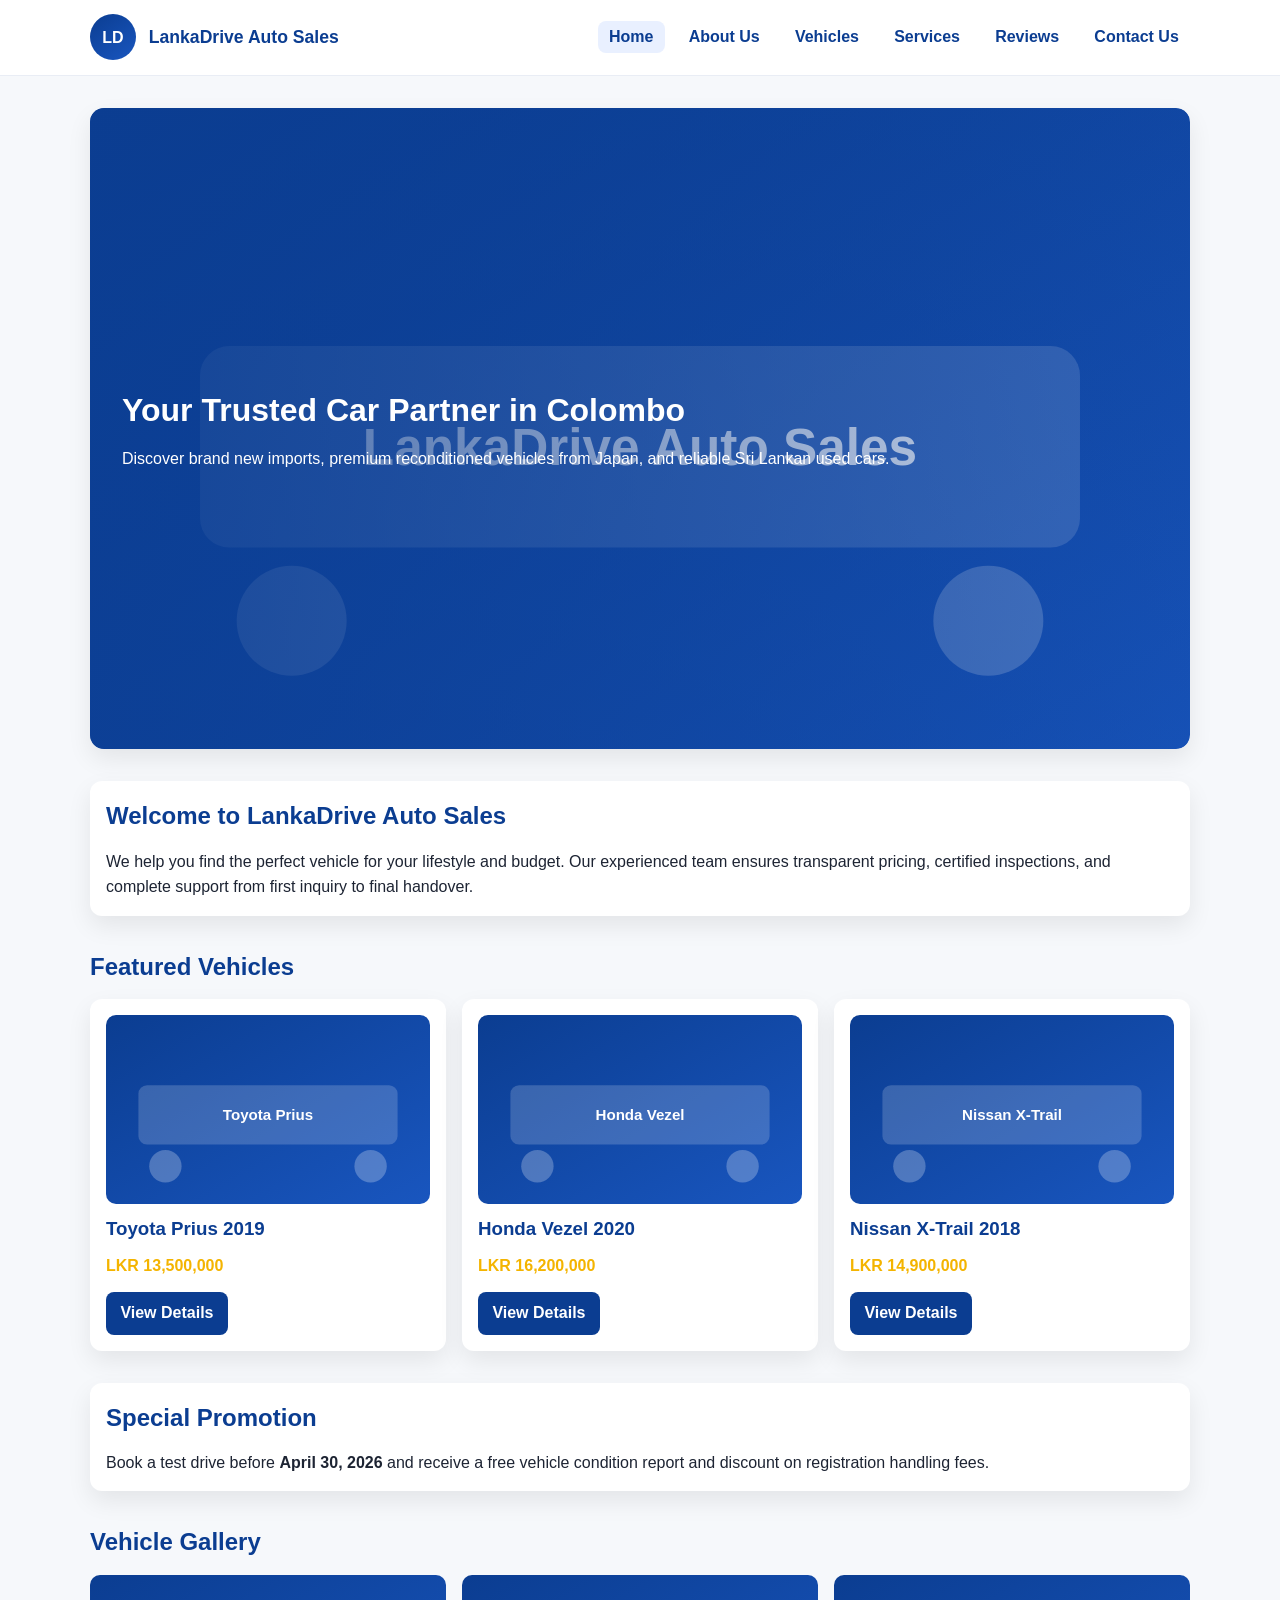
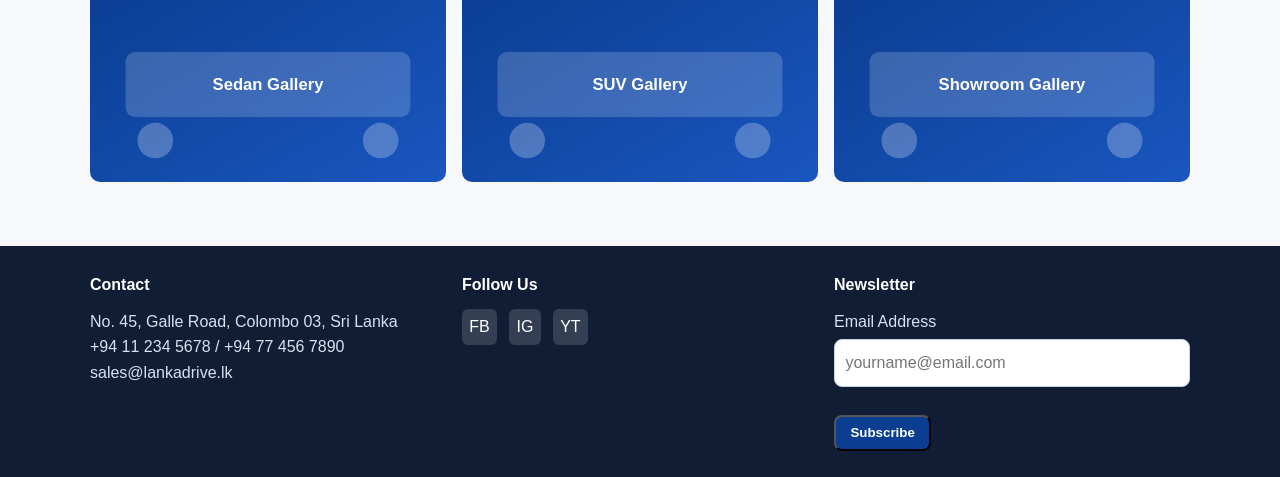
==== index.html @ da9a5249 "Add local image assets and fix page image references" ====
<!DOCTYPE html>
<html lang="en">
<head>
  <meta charset="UTF-8">
  <meta name="viewport" content="width=device-width, initial-scale=1.0">
  <title>LankaDrive Auto Sales | Home</title>
  <link rel="stylesheet" href="css/styles.css">
</head>
<body>
  <header>
    <div class="container header-wrap">
      <div class="brand">
        <div class="logo">LD</div>
        <h1>LankaDrive Auto Sales</h1>
      </div>
      <nav>
        <ul>
          <li><a class="active" href="index.html">Home</a></li>
          <li><a href="pages/about.html">About Us</a></li>
          <li><a href="pages/vehicles.html">Vehicles</a></li>
          <li><a href="pages/services.html">Services</a></li>
          <li><a href="pages/reviews.html">Reviews</a></li>
          <li><a href="pages/contact.html">Contact Us</a></li>
        </ul>
      </nav>
    </div>
  </header>

  <main class="container">
    <section class="hero">
      <img src="images/banner.svg" alt="LankaDrive featured showroom vehicles">
      <div class="hero-content">
        <h2>Your Trusted Car Partner in Colombo</h2>
        <p>Discover brand new imports, premium reconditioned vehicles from Japan, and reliable Sri Lankan used cars.</p>
      </div>
    </section>

    <section class="section card">
      <h2>Welcome to LankaDrive Auto Sales</h2>
      <p>We help you find the perfect vehicle for your lifestyle and budget. Our experienced team ensures transparent pricing, certified inspections, and complete support from first inquiry to final handover.</p>
    </section>

    <section class="section">
      <h2>Featured Vehicles</h2>
      <div class="grid grid-3">
        <article class="card">
          <img src="images/featured-prius.svg" alt="Toyota Prius">
          <h3>Toyota Prius 2019</h3>
          <p class="badge">LKR 13,500,000</p>
          <a class="btn" href="pages/vehicles.html">View Details</a>
        </article>
        <article class="card">
          <img src="images/featured-vezel.svg" alt="Honda Vezel">
          <h3>Honda Vezel 2020</h3>
          <p class="badge">LKR 16,200,000</p>
          <a class="btn" href="pages/vehicles.html">View Details</a>
        </article>
        <article class="card">
          <img src="images/featured-xtrail.svg" alt="Nissan X-Trail">
          <h3>Nissan X-Trail 2018</h3>
          <p class="badge">LKR 14,900,000</p>
          <a class="btn" href="pages/vehicles.html">View Details</a>
        </article>
      </div>
    </section>

    <section class="section card">
      <h2>Special Promotion</h2>
      <p>Book a test drive before <strong>April 30, 2026</strong> and receive a free vehicle condition report and discount on registration handling fees.</p>
    </section>

    <section class="section">
      <h2>Vehicle Gallery</h2>
      <div class="grid grid-3">
        <img src="images/gallery-sedan.svg" alt="Sedan lineup">
        <img src="images/gallery-suv.svg" alt="SUV lineup">
        <img src="images/gallery-showroom.svg" alt="LankaDrive showroom cars">
      </div>
    </section>
  </main>

  <footer>
    <div class="container footer-wrap">
      <section>
        <h4>Contact</h4>
        <p>No. 45, Galle Road, Colombo 03, Sri Lanka</p>
        <p>+94 11 234 5678 / +94 77 456 7890</p>
        <p>sales@lankadrive.lk</p>
      </section>
      <section>
        <h4>Follow Us</h4>
        <div class="social">
          <a href="#" aria-label="Facebook">FB</a>
          <a href="#" aria-label="Instagram">IG</a>
          <a href="#" aria-label="YouTube">YT</a>
        </div>
      </section>
      <section>
        <h4>Newsletter</h4>
        <form>
          <label for="newsletter-home">Email Address</label>
          <input id="newsletter-home" type="email" placeholder="yourname@email.com">
          <button class="btn" type="submit">Subscribe</button>
        </form>
      </section>
    </div>
  </footer>
</body>
</html>
---- css/styles.css ----
:root {
  --primary: #0b3d91;
  --secondary: #f4b400;
  --bg: #f6f8fb;
  --text: #1d2433;
  --muted: #697386;
  --white: #ffffff;
  --card-shadow: 0 10px 25px rgba(0, 0, 0, 0.08);
}

* {
  box-sizing: border-box;
  margin: 0;
  padding: 0;
}

body {
  font-family: Arial, Helvetica, sans-serif;
  color: var(--text);
  background: var(--bg);
  line-height: 1.6;
}

img {
  max-width: 100%;
  display: block;
  border-radius: 10px;
}

a {
  text-decoration: none;
  color: inherit;
}

.container {
  width: min(1100px, 92%);
  margin: 0 auto;
}

header {
  background: var(--white);
  border-bottom: 1px solid #e9edf5;
  position: sticky;
  top: 0;
  z-index: 20;
}

.header-wrap {
  display: flex;
  justify-content: space-between;
  align-items: center;
  gap: 1rem;
  padding: 0.9rem 0;
}

.brand {
  display: flex;
  align-items: center;
  gap: 0.8rem;
}

.logo {
  width: 46px;
  height: 46px;
  border-radius: 50%;
  display: grid;
  place-items: center;
  color: var(--white);
  background: linear-gradient(145deg, var(--primary), #1956bf);
  font-weight: bold;
}

.brand h1 {
  font-size: 1.1rem;
  color: var(--primary);
}

nav ul {
  display: flex;
  list-style: none;
  gap: 0.8rem;
  flex-wrap: wrap;
}

nav a {
  padding: 0.45rem 0.7rem;
  border-radius: 8px;
  font-weight: 600;
  color: var(--primary);
}

nav a:hover,
nav a.active {
  background: #e9f0ff;
}

main {
  padding: 2rem 0;
}

.hero {
  position: relative;
  overflow: hidden;
  border-radius: 14px;
  box-shadow: var(--card-shadow);
}

.hero img {
  width: 100%;
  min-height: 320px;
  object-fit: cover;
  border-radius: 14px;
}

.hero-content {
  position: absolute;
  inset: 0;
  background: linear-gradient(to right, rgba(11, 61, 145, 0.8), rgba(11, 61, 145, 0.2));
  color: var(--white);
  display: flex;
  flex-direction: column;
  justify-content: center;
  padding: 2rem;
}

.hero-content h2 {
  font-size: 2rem;
  margin-bottom: 0.6rem;
}

.section {
  margin-top: 2rem;
}

.section h2,
.section h3 {
  color: var(--primary);
  margin-bottom: 0.8rem;
}

.grid {
  display: grid;
  gap: 1rem;
}

.grid-3 {
  grid-template-columns: repeat(auto-fit, minmax(220px, 1fr));
}

.grid-2 {
  grid-template-columns: repeat(auto-fit, minmax(280px, 1fr));
}

.card {
  background: var(--white);
  border-radius: 12px;
  padding: 1rem;
  box-shadow: var(--card-shadow);
}

.card h3 {
  margin: 0.6rem 0;
}

.badge {
  color: var(--secondary);
  font-weight: 700;
}

.btn {
  display: inline-block;
  margin-top: 0.8rem;
  background: var(--primary);
  color: var(--white);
  padding: 0.55rem 0.9rem;
  border-radius: 8px;
  font-weight: 600;
}

.btn:hover {
  background: #072e72;
}

.list {
  margin-left: 1rem;
}

.list li {
  margin-bottom: 0.5rem;
}

.stars {
  color: #f5a623;
  font-size: 1.1rem;
}

footer {
  margin-top: 2rem;
  background: #111d35;
  color: #d9e0f0;
}

.footer-wrap {
  padding: 1.6rem 0;
  display: grid;
  grid-template-columns: repeat(auto-fit, minmax(230px, 1fr));
  gap: 1rem;
}

footer h4 {
  color: #fff;
  margin-bottom: 0.7rem;
}

.social a {
  display: inline-block;
  margin-right: 0.5rem;
  color: #fff;
  background: rgba(255, 255, 255, 0.15);
  padding: 0.35rem 0.45rem;
  border-radius: 6px;
}

input,
select,
textarea {
  width: 100%;
  padding: 0.65rem;
  margin-top: 0.3rem;
  margin-bottom: 0.9rem;
  border: 1px solid #c9d2e7;
  border-radius: 8px;
  font: inherit;
}

.inline {
  display: flex;
  align-items: center;
  gap: 0.4rem;
  margin-bottom: 0.7rem;
}

.inline input[type="radio"],
.inline input[type="checkbox"] {
  width: auto;
  margin: 0;
}

small {
  color: var(--muted);
}

@media (max-width: 768px) {
  .header-wrap {
    flex-direction: column;
    align-items: flex-start;
  }

  .hero-content h2 {
    font-size: 1.5rem;
  }
}
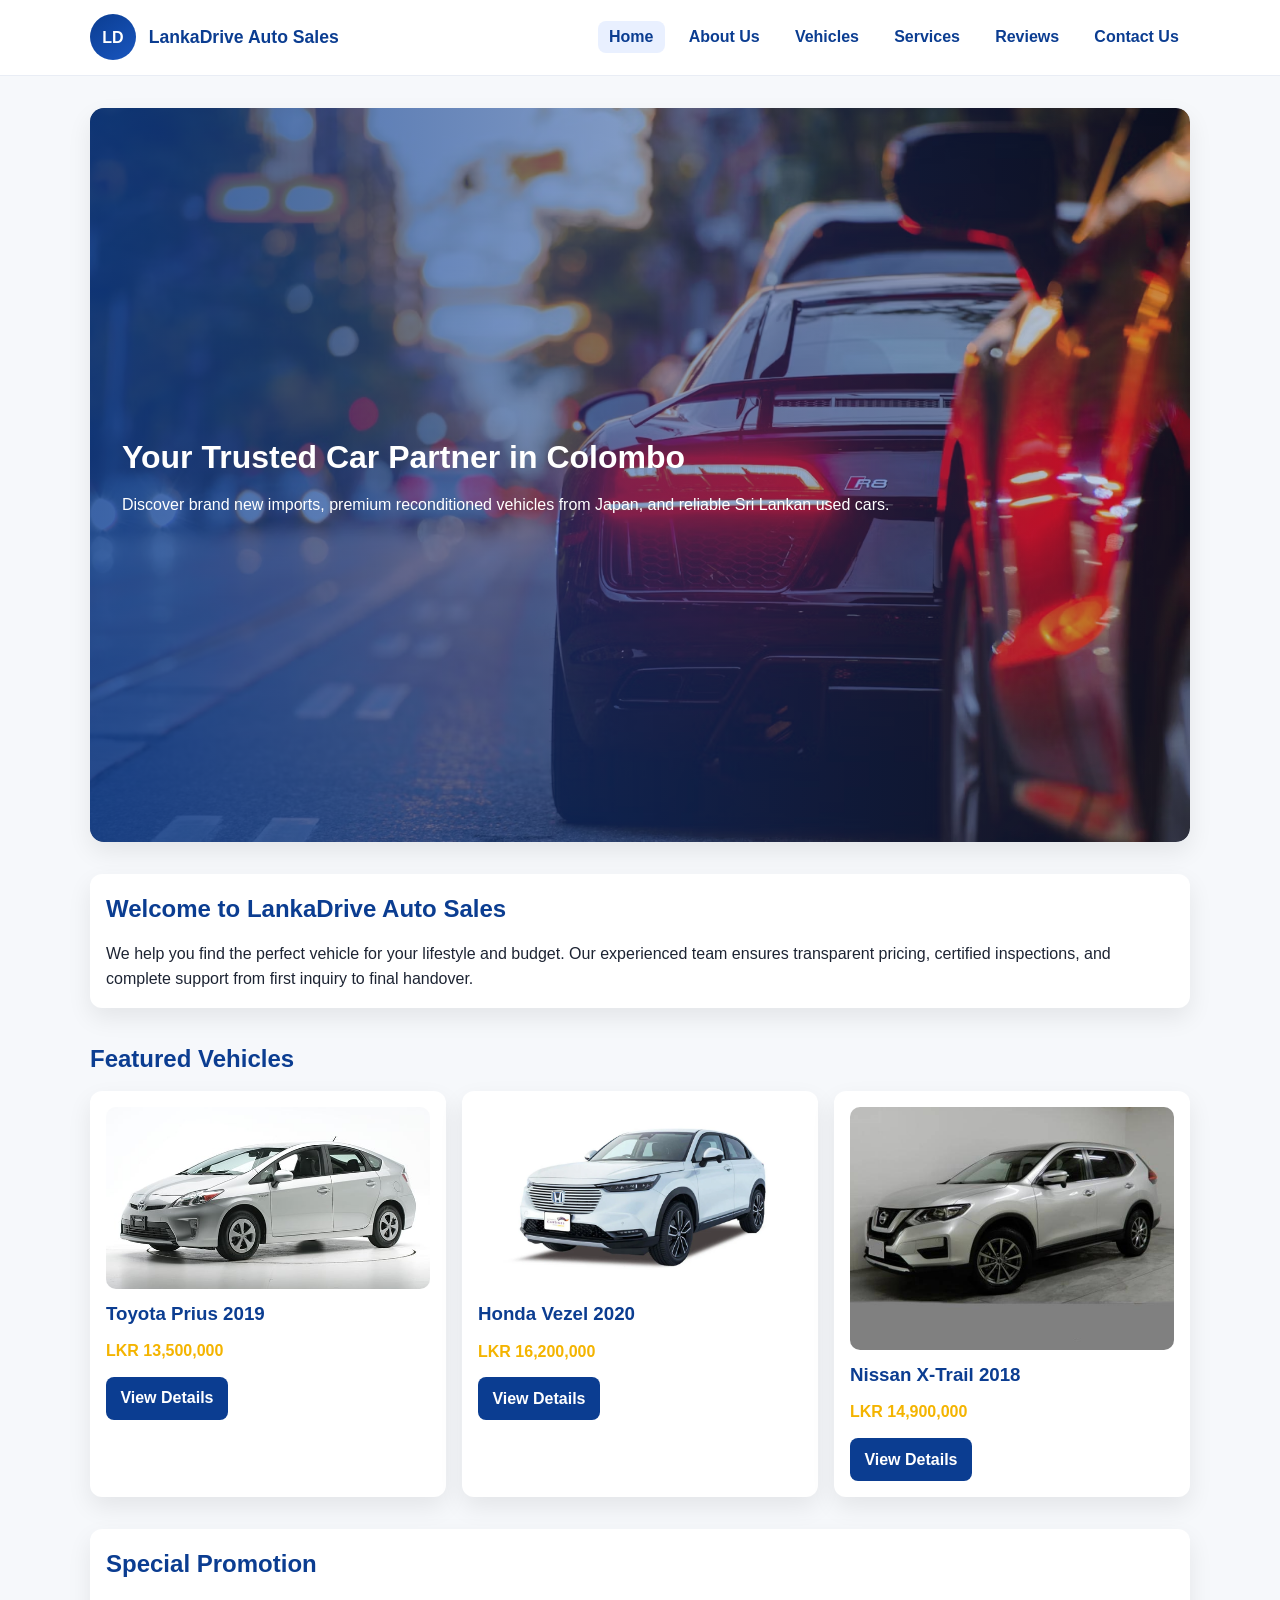
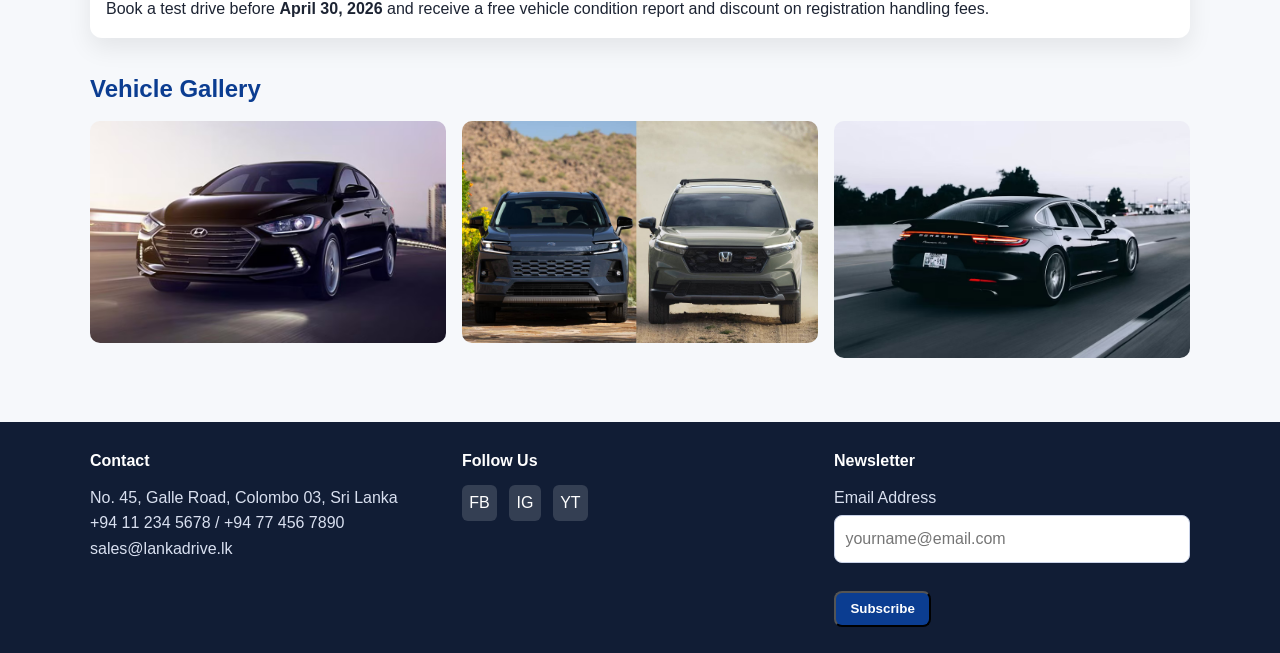
==== commit e8f05835: "images changed" ====
--- a/index.html
+++ b/index.html
@@ -28,7 +28,7 @@
 
   <main class="container">
     <section class="hero">
-      <img src="images/banner.svg" alt="LankaDrive featured showroom vehicles">
+      <img src="images/image1.avif" alt="LankaDrive featured showroom vehicles">
       <div class="hero-content">
         <h2>Your Trusted Car Partner in Colombo</h2>
         <p>Discover brand new imports, premium reconditioned vehicles from Japan, and reliable Sri Lankan used cars.</p>
@@ -44,19 +44,19 @@
       <h2>Featured Vehicles</h2>
       <div class="grid grid-3">
         <article class="card">
-          <img src="images/featured-prius.svg" alt="Toyota Prius">
+          <img src="images/Toyota-Prius.jpeg" alt="Toyota Prius">
           <h3>Toyota Prius 2019</h3>
           <p class="badge">LKR 13,500,000</p>
           <a class="btn" href="pages/vehicles.html">View Details</a>
         </article>
         <article class="card">
-          <img src="images/featured-vezel.svg" alt="Honda Vezel">
+          <img src="images/HondaVezzel.webp" alt="Honda Vezel">
           <h3>Honda Vezel 2020</h3>
           <p class="badge">LKR 16,200,000</p>
           <a class="btn" href="pages/vehicles.html">View Details</a>
         </article>
         <article class="card">
-          <img src="images/featured-xtrail.svg" alt="Nissan X-Trail">
+          <img src="images/Nissan-X-Trail-2018.jpg" alt="Nissan X-Trail">
           <h3>Nissan X-Trail 2018</h3>
           <p class="badge">LKR 14,900,000</p>
           <a class="btn" href="pages/vehicles.html">View Details</a>
@@ -72,9 +72,9 @@
     <section class="section">
       <h2>Vehicle Gallery</h2>
       <div class="grid grid-3">
-        <img src="images/gallery-sedan.svg" alt="Sedan lineup">
-        <img src="images/gallery-suv.svg" alt="SUV lineup">
-        <img src="images/gallery-showroom.svg" alt="LankaDrive showroom cars">
+        <img src="images/sedan.avif" alt="Sedan lineup">
+        <img src="images/SUV.jpg" alt="SUV lineup">
+        <img src="images/porsche.avif"alt="LankaDrive showroom cars">
       </div>
     </section>
   </main>
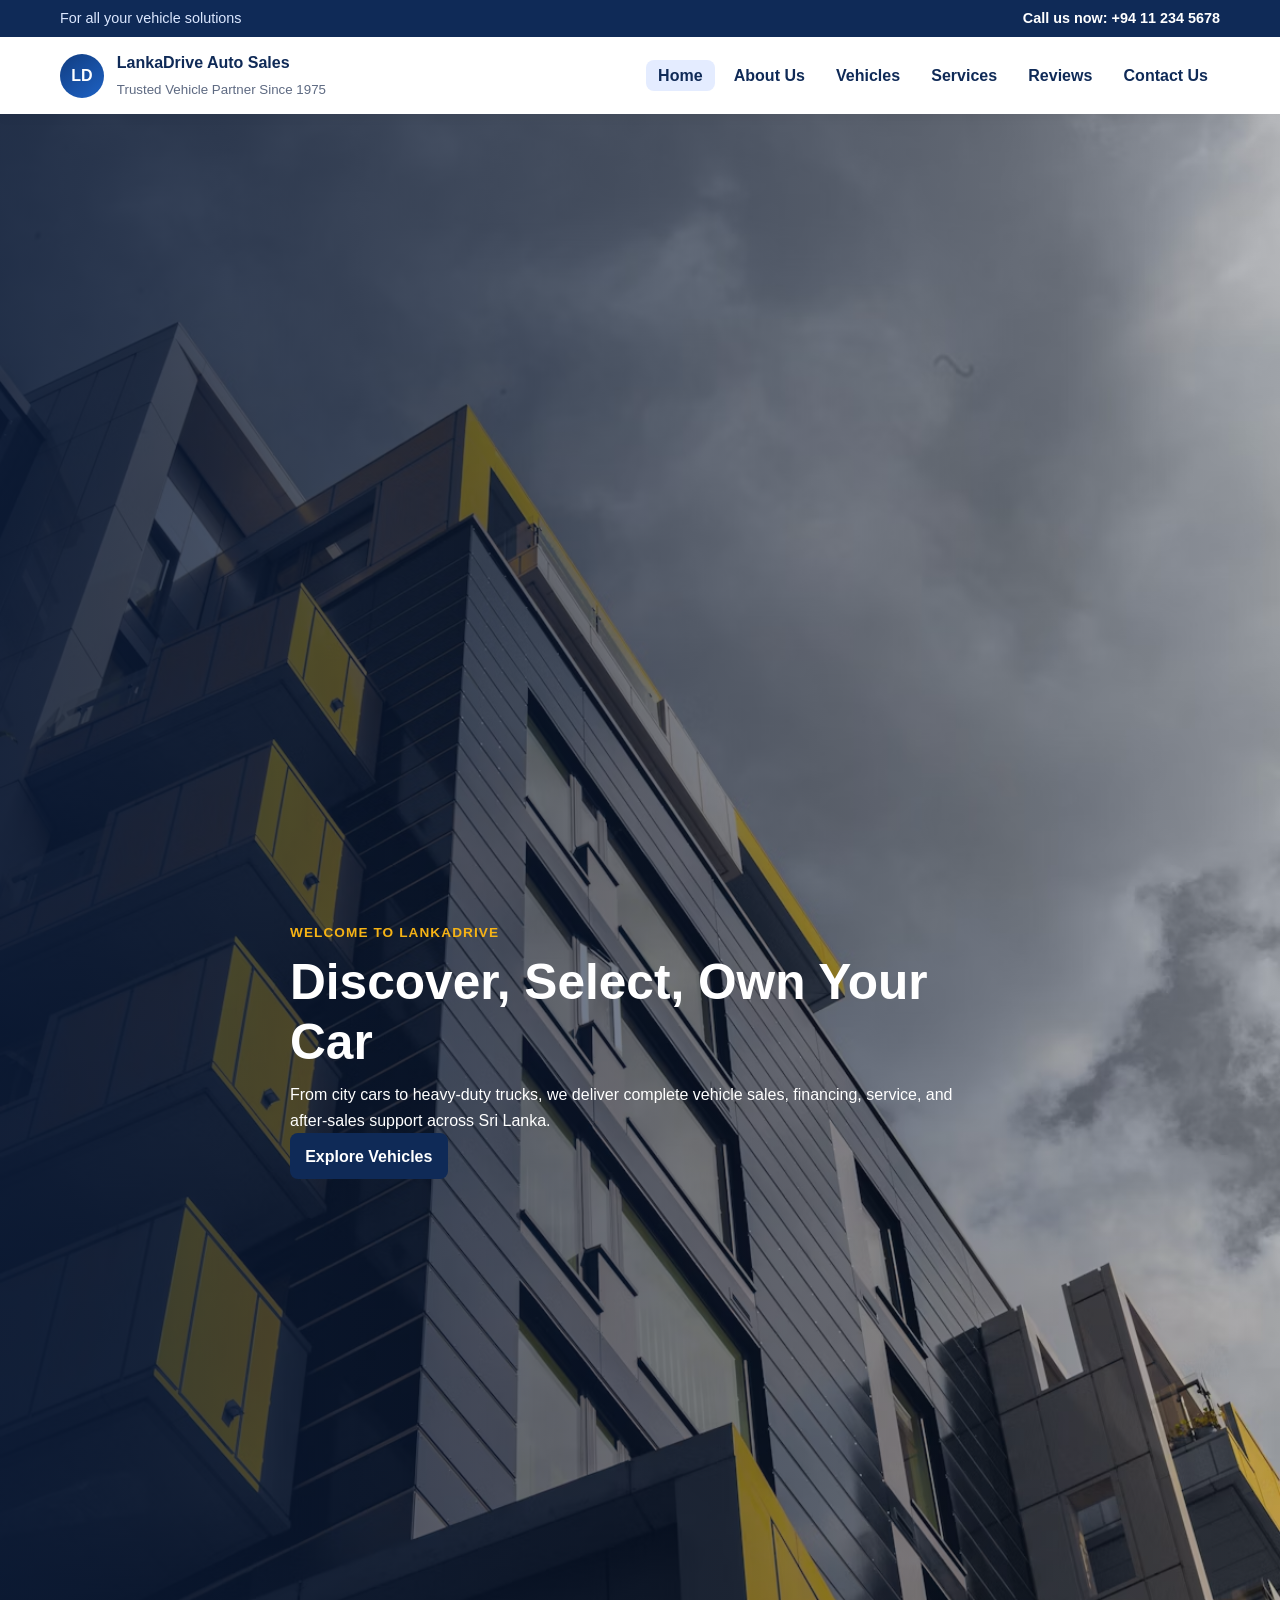
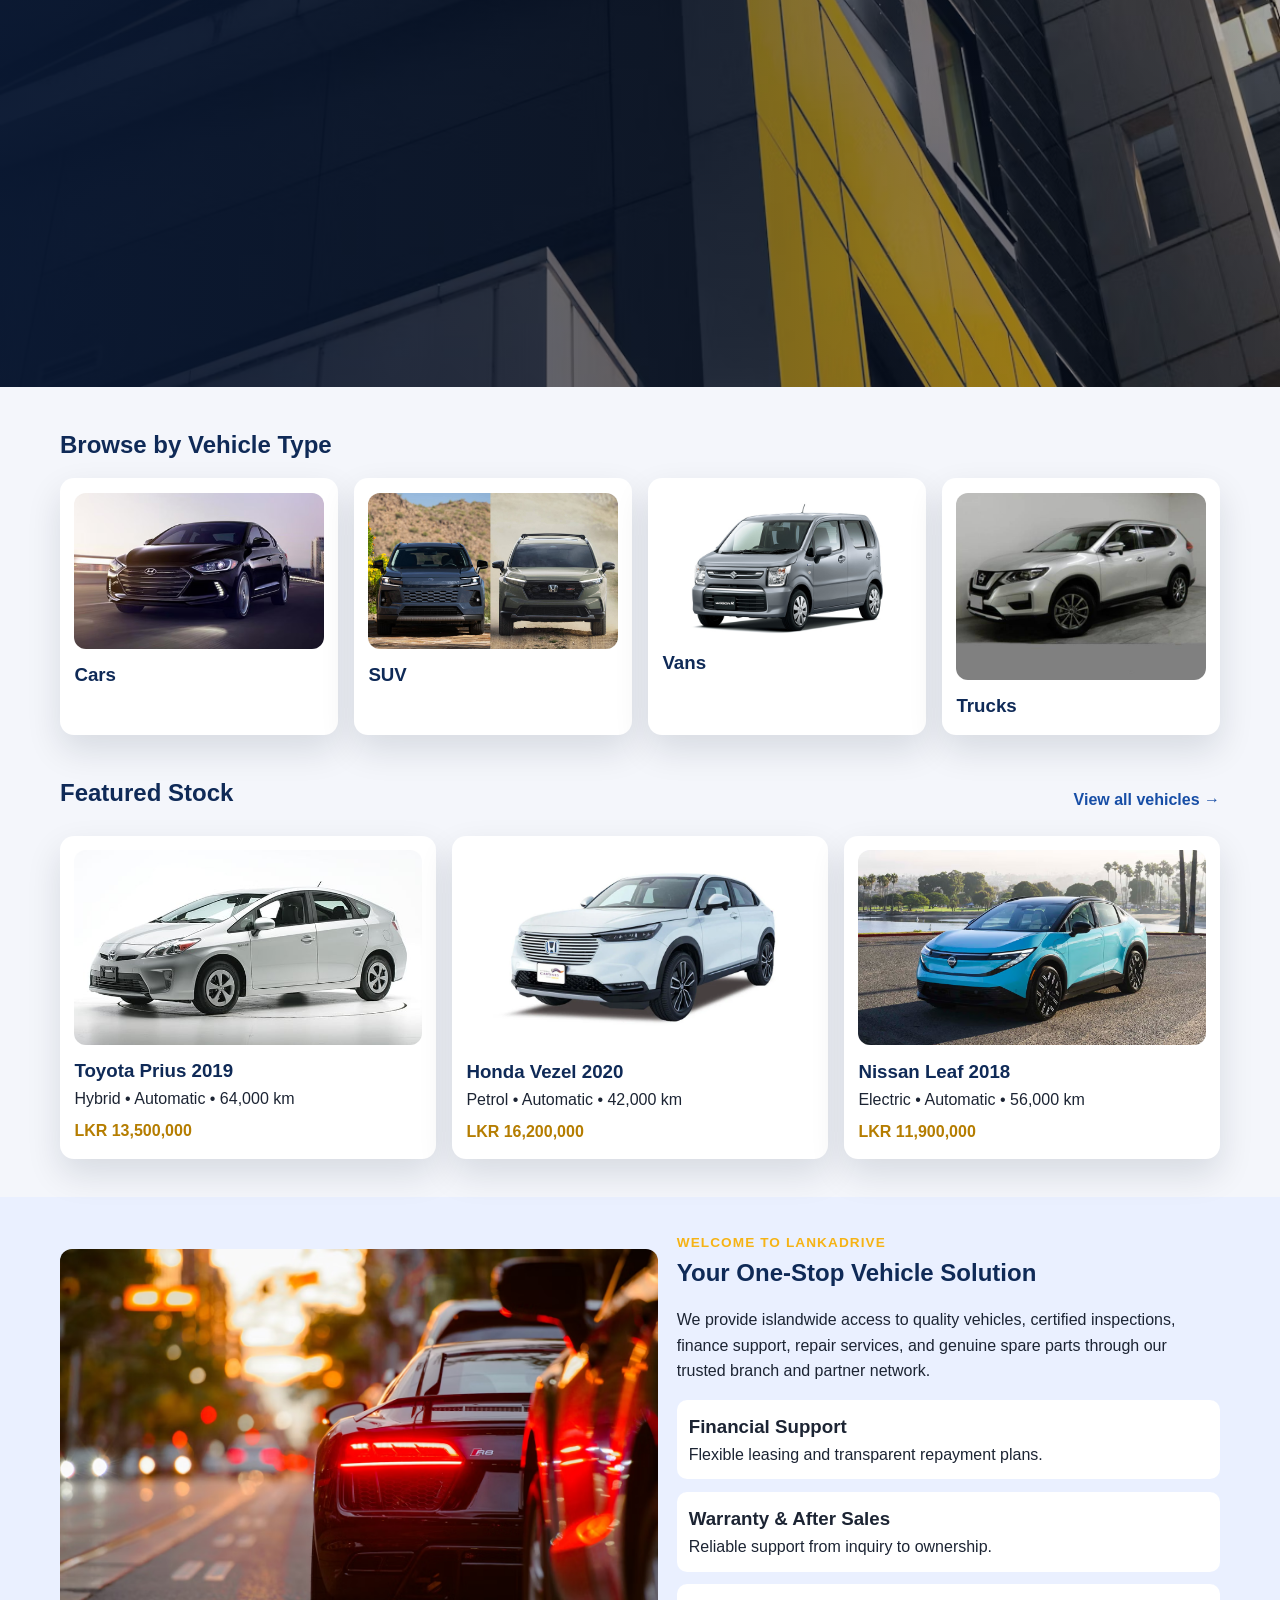
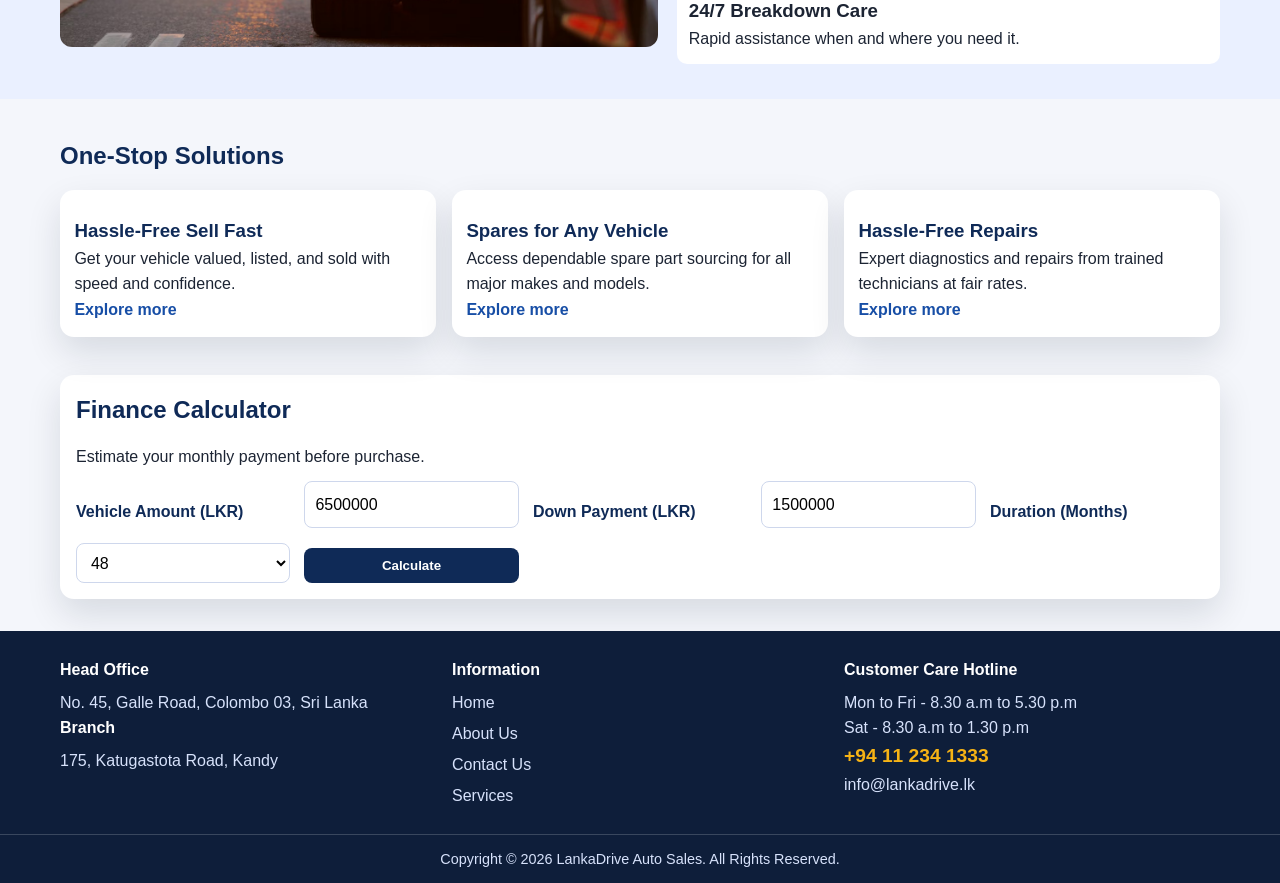
==== commit 2b133556: "Redesign homepage to mirror Indra Traders style" ====
--- a/index.html
+++ b/index.html
@@ -7,12 +7,23 @@
   <link rel="stylesheet" href="css/styles.css">
 </head>
 <body>
-  <header>
-    <div class="container header-wrap">
-      <div class="brand">
+  <header class="site-header">
+    <div class="top-bar">
+      <div class="container top-bar-wrap">
+        <p>For all your vehicle solutions</p>
+        <a href="tel:+94112345678">Call us now: +94 11 234 5678</a>
+      </div>
+    </div>
+
+    <div class="container nav-wrap">
+      <a class="brand" href="index.html">
         <div class="logo">LD</div>
-        <h1>LankaDrive Auto Sales</h1>
-      </div>
+        <div>
+          <strong>LankaDrive Auto Sales</strong>
+          <small>Trusted Vehicle Partner Since 1975</small>
+        </div>
+      </a>
+
       <nav>
         <ul>
           <li><a class="active" href="index.html">Home</a></li>
@@ -26,84 +37,141 @@
     </div>
   </header>
 
-  <main class="container">
+  <main>
     <section class="hero">
-      <img src="images/image1.avif" alt="LankaDrive featured showroom vehicles">
-      <div class="hero-content">
-        <h2>Your Trusted Car Partner in Colombo</h2>
-        <p>Discover brand new imports, premium reconditioned vehicles from Japan, and reliable Sri Lankan used cars.</p>
+      <img src="images/company.avif" alt="LankaDrive showroom">
+      <div class="hero-overlay">
+        <div class="container hero-content">
+          <p class="eyebrow">Welcome to LankaDrive</p>
+          <h1>Discover, Select, Own Your Car</h1>
+          <p>From city cars to heavy-duty trucks, we deliver complete vehicle sales, financing, service, and after-sales support across Sri Lanka.</p>
+          <a class="btn" href="pages/vehicles.html">Explore Vehicles</a>
+        </div>
       </div>
     </section>
 
-    <section class="section card">
-      <h2>Welcome to LankaDrive Auto Sales</h2>
-      <p>We help you find the perfect vehicle for your lifestyle and budget. Our experienced team ensures transparent pricing, certified inspections, and complete support from first inquiry to final handover.</p>
+    <section class="container section vehicle-types">
+      <h2>Browse by Vehicle Type</h2>
+      <div class="grid grid-4">
+        <article class="type-card"><img src="images/sedan.avif" alt="Cars"><h3>Cars</h3></article>
+        <article class="type-card"><img src="images/SUV.jpg" alt="SUV"><h3>SUV</h3></article>
+        <article class="type-card"><img src="images/wagonR.jpg" alt="Vans"><h3>Vans</h3></article>
+        <article class="type-card"><img src="images/Nissan-X-Trail-2018.jpg" alt="Trucks"><h3>Trucks</h3></article>
+      </div>
     </section>
 
-    <section class="section">
-      <h2>Featured Vehicles</h2>
+    <section class="container section featured">
+      <div class="section-head">
+        <h2>Featured Stock</h2>
+        <a class="text-link" href="pages/vehicles.html">View all vehicles →</a>
+      </div>
       <div class="grid grid-3">
         <article class="card">
-          <img src="images/Toyota-Prius.jpeg" alt="Toyota Prius">
+          <img src="images/Toyota-Prius.jpeg" alt="Toyota Prius 2019">
           <h3>Toyota Prius 2019</h3>
-          <p class="badge">LKR 13,500,000</p>
-          <a class="btn" href="pages/vehicles.html">View Details</a>
+          <p>Hybrid • Automatic • 64,000 km</p>
+          <p class="price">LKR 13,500,000</p>
         </article>
         <article class="card">
-          <img src="images/HondaVezzel.webp" alt="Honda Vezel">
+          <img src="images/HondaVezzel.webp" alt="Honda Vezel 2020">
           <h3>Honda Vezel 2020</h3>
-          <p class="badge">LKR 16,200,000</p>
-          <a class="btn" href="pages/vehicles.html">View Details</a>
+          <p>Petrol • Automatic • 42,000 km</p>
+          <p class="price">LKR 16,200,000</p>
         </article>
         <article class="card">
-          <img src="images/Nissan-X-Trail-2018.jpg" alt="Nissan X-Trail">
-          <h3>Nissan X-Trail 2018</h3>
-          <p class="badge">LKR 14,900,000</p>
-          <a class="btn" href="pages/vehicles.html">View Details</a>
+          <img src="images/Nissan-leaf.avif" alt="Nissan Leaf 2018">
+          <h3>Nissan Leaf 2018</h3>
+          <p>Electric • Automatic • 56,000 km</p>
+          <p class="price">LKR 11,900,000</p>
         </article>
       </div>
     </section>
 
-    <section class="section card">
-      <h2>Special Promotion</h2>
-      <p>Book a test drive before <strong>April 30, 2026</strong> and receive a free vehicle condition report and discount on registration handling fees.</p>
+    <section class="about-block section">
+      <div class="container about-grid">
+        <img src="images/image1.avif" alt="Welcome to LankaDrive">
+        <div>
+          <p class="eyebrow">Welcome to LankaDrive</p>
+          <h2>Your One-Stop Vehicle Solution</h2>
+          <p>We provide islandwide access to quality vehicles, certified inspections, finance support, repair services, and genuine spare parts through our trusted branch and partner network.</p>
+          <div class="benefits">
+            <article><h3>Financial Support</h3><p>Flexible leasing and transparent repayment plans.</p></article>
+            <article><h3>Warranty & After Sales</h3><p>Reliable support from inquiry to ownership.</p></article>
+            <article><h3>24/7 Breakdown Care</h3><p>Rapid assistance when and where you need it.</p></article>
+          </div>
+        </div>
+      </div>
     </section>
 
-    <section class="section">
-      <h2>Vehicle Gallery</h2>
-      <div class="grid grid-3">
-        <img src="images/sedan.avif" alt="Sedan lineup">
-        <img src="images/SUV.jpg" alt="SUV lineup">
-        <img src="images/porsche.avif"alt="LankaDrive showroom cars">
+    <section class="container section">
+      <h2>One-Stop Solutions</h2>
+      <div class="grid grid-3 solution-grid">
+        <article class="solution-card">
+          <h3>Hassle-Free Sell Fast</h3>
+          <p>Get your vehicle valued, listed, and sold with speed and confidence.</p>
+          <a class="text-link" href="pages/services.html">Explore more</a>
+        </article>
+        <article class="solution-card">
+          <h3>Spares for Any Vehicle</h3>
+          <p>Access dependable spare part sourcing for all major makes and models.</p>
+          <a class="text-link" href="pages/services.html">Explore more</a>
+        </article>
+        <article class="solution-card">
+          <h3>Hassle-Free Repairs</h3>
+          <p>Expert diagnostics and repairs from trained technicians at fair rates.</p>
+          <a class="text-link" href="pages/services.html">Explore more</a>
+        </article>
       </div>
+    </section>
+
+    <section class="container section finance">
+      <h2>Finance Calculator</h2>
+      <p>Estimate your monthly payment before purchase.</p>
+      <form class="finance-form">
+        <label for="vehicle-amount">Vehicle Amount (LKR)</label>
+        <input id="vehicle-amount" type="number" value="6500000" min="1000000" max="50000000">
+
+        <label for="down-payment">Down Payment (LKR)</label>
+        <input id="down-payment" type="number" value="1500000" min="100000" max="10000000">
+
+        <label for="term">Duration (Months)</label>
+        <select id="term">
+          <option>36</option>
+          <option selected>48</option>
+          <option>60</option>
+        </select>
+
+        <button class="btn" type="button">Calculate</button>
+      </form>
     </section>
   </main>
 
   <footer>
     <div class="container footer-wrap">
       <section>
-        <h4>Contact</h4>
+        <h4>Head Office</h4>
         <p>No. 45, Galle Road, Colombo 03, Sri Lanka</p>
-        <p>+94 11 234 5678 / +94 77 456 7890</p>
-        <p>sales@lankadrive.lk</p>
+        <h4>Branch</h4>
+        <p>175, Katugastota Road, Kandy</p>
       </section>
       <section>
-        <h4>Follow Us</h4>
-        <div class="social">
-          <a href="#" aria-label="Facebook">FB</a>
-          <a href="#" aria-label="Instagram">IG</a>
-          <a href="#" aria-label="YouTube">YT</a>
-        </div>
+        <h4>Information</h4>
+        <ul>
+          <li><a href="index.html">Home</a></li>
+          <li><a href="pages/about.html">About Us</a></li>
+          <li><a href="pages/contact.html">Contact Us</a></li>
+          <li><a href="pages/services.html">Services</a></li>
+        </ul>
       </section>
       <section>
-        <h4>Newsletter</h4>
-        <form>
-          <label for="newsletter-home">Email Address</label>
-          <input id="newsletter-home" type="email" placeholder="yourname@email.com">
-          <button class="btn" type="submit">Subscribe</button>
-        </form>
+        <h4>Customer Care Hotline</h4>
+        <p>Mon to Fri - 8.30 a.m to 5.30 p.m</p>
+        <p>Sat - 8.30 a.m to 1.30 p.m</p>
+        <p class="hotline">+94 11 234 1333</p>
+        <p>info@lankadrive.lk</p>
       </section>
     </div>
+    <p class="copyright">Copyright © 2026 LankaDrive Auto Sales. All Rights Reserved.</p>
   </footer>
 </body>
 </html>
--- a/css/styles.css
+++ b/css/styles.css
@@ -1,11 +1,11 @@
 :root {
-  --primary: #0b3d91;
-  --secondary: #f4b400;
-  --bg: #f6f8fb;
-  --text: #1d2433;
-  --muted: #697386;
+  --primary: #0f2a57;
+  --accent: #f6b315;
+  --bg: #f4f6fb;
+  --text: #1c2433;
+  --muted: #5e6a82;
   --white: #ffffff;
-  --card-shadow: 0 10px 25px rgba(0, 0, 0, 0.08);
+  --shadow: 0 15px 35px rgba(8, 21, 45, 0.12);
 }
 
 * {
@@ -16,41 +16,63 @@
 
 body {
   font-family: Arial, Helvetica, sans-serif;
+  line-height: 1.6;
   color: var(--text);
   background: var(--bg);
-  line-height: 1.6;
 }
 
 img {
-  max-width: 100%;
+  width: 100%;
   display: block;
-  border-radius: 10px;
+  border-radius: 12px;
 }
 
 a {
+  color: inherit;
   text-decoration: none;
-  color: inherit;
+}
+
+ul {
+  list-style: none;
 }
 
 .container {
-  width: min(1100px, 92%);
+  width: min(1160px, 92%);
   margin: 0 auto;
 }
 
-header {
-  background: var(--white);
-  border-bottom: 1px solid #e9edf5;
+.site-header {
   position: sticky;
   top: 0;
-  z-index: 20;
-}
-
-.header-wrap {
+  z-index: 30;
+  background: var(--white);
+  box-shadow: 0 2px 12px rgba(0, 0, 0, 0.06);
+}
+
+.top-bar {
+  background: var(--primary);
+  color: #dbe7ff;
+  font-size: 0.9rem;
+}
+
+.top-bar-wrap {
+  display: flex;
+  justify-content: space-between;
+  gap: 1rem;
+  padding: 0.45rem 0;
+}
+
+.top-bar a {
+  color: #fff;
+  font-weight: 700;
+}
+
+.nav-wrap {
   display: flex;
   justify-content: space-between;
   align-items: center;
   gap: 1rem;
-  padding: 0.9rem 0;
+  padding: 0.8rem 0;
 }
 
 .brand {
@@ -60,203 +82,261 @@
 }
 
 .logo {
-  width: 46px;
-  height: 46px;
+  width: 44px;
+  height: 44px;
   border-radius: 50%;
   display: grid;
   place-items: center;
-  color: var(--white);
-  background: linear-gradient(145deg, var(--primary), #1956bf);
-  font-weight: bold;
-}
-
-.brand h1 {
-  font-size: 1.1rem;
-  color: var(--primary);
+  color: #fff;
+  font-weight: 700;
+  background: linear-gradient(145deg, #113d81, #1e62c4);
+}
+
+.brand strong {
+  color: var(--primary);
+  display: block;
+}
+
+.brand small,
+small {
+  color: var(--muted);
 }
 
 nav ul {
   display: flex;
-  list-style: none;
-  gap: 0.8rem;
   flex-wrap: wrap;
+  gap: 0.45rem;
 }
 
 nav a {
-  padding: 0.45rem 0.7rem;
+  font-weight: 700;
+  color: var(--primary);
+  padding: 0.45rem 0.75rem;
   border-radius: 8px;
-  font-weight: 600;
-  color: var(--primary);
 }
 
 nav a:hover,
 nav a.active {
-  background: #e9f0ff;
-}
-
-main {
-  padding: 2rem 0;
+  background: #e4ecff;
 }
 
 .hero {
   position: relative;
-  overflow: hidden;
-  border-radius: 14px;
-  box-shadow: var(--card-shadow);
+  min-height: 64vh;
 }
 
 .hero img {
-  width: 100%;
-  min-height: 320px;
+  min-height: 64vh;
   object-fit: cover;
-  border-radius: 14px;
-}
-
-.hero-content {
+  border-radius: 0;
+}
+
+.hero-overlay {
   position: absolute;
   inset: 0;
-  background: linear-gradient(to right, rgba(11, 61, 145, 0.8), rgba(11, 61, 145, 0.2));
-  color: var(--white);
-  display: flex;
-  flex-direction: column;
-  justify-content: center;
-  padding: 2rem;
-}
-
-.hero-content h2 {
-  font-size: 2rem;
+  background: linear-gradient(to right, rgba(11, 27, 56, 0.86), rgba(11, 27, 56, 0.25));
+  display: grid;
+  place-items: center start;
+}
+
+.hero-content {
+  color: #fff;
+  max-width: 700px;
+}
+
+.eyebrow {
+  text-transform: uppercase;
+  letter-spacing: 0.08em;
+  font-size: 0.85rem;
+  font-weight: 700;
+  color: var(--accent);
+}
+
+.hero h1 {
+  font-size: clamp(2rem, 4.2vw, 3.1rem);
+  margin: 0.6rem 0;
+  line-height: 1.2;
+}
+
+.section {
+  margin-top: 2.4rem;
+}
+
+h2 {
+  color: var(--primary);
+  margin-bottom: 0.9rem;
+}
+
+.grid {
+  display: grid;
+  gap: 1rem;
+}
+
+.grid-3 {
+  grid-template-columns: repeat(auto-fit, minmax(230px, 1fr));
+}
+
+.grid-4 {
+  grid-template-columns: repeat(auto-fit, minmax(180px, 1fr));
+}
+
+.type-card,
+.card,
+.solution-card {
+  background: var(--white);
+  border-radius: 14px;
+  padding: 0.9rem;
+  box-shadow: var(--shadow);
+}
+
+.type-card h3,
+.card h3,
+.solution-card h3 {
+  margin-top: 0.7rem;
+  color: var(--primary);
+}
+
+.price {
+  color: #b57d00;
+  font-weight: 800;
+  margin-top: 0.4rem;
+}
+
+.section-head {
+  display: flex;
+  justify-content: space-between;
+  align-items: center;
+  gap: 1rem;
   margin-bottom: 0.6rem;
 }
 
-.section {
-  margin-top: 2rem;
-}
-
-.section h2,
-.section h3 {
-  color: var(--primary);
-  margin-bottom: 0.8rem;
-}
-
-.grid {
-  display: grid;
-  gap: 1rem;
-}
-
-.grid-3 {
-  grid-template-columns: repeat(auto-fit, minmax(220px, 1fr));
-}
-
-.grid-2 {
-  grid-template-columns: repeat(auto-fit, minmax(280px, 1fr));
-}
-
-.card {
-  background: var(--white);
-  border-radius: 12px;
+.text-link {
+  color: #174ea6;
+  font-weight: 700;
+}
+
+.about-block {
+  padding: 2.2rem 0;
+  background: #eaf0ff;
+}
+
+.about-grid {
+  display: grid;
+  grid-template-columns: 1.1fr 1fr;
+  gap: 1.2rem;
+  align-items: center;
+}
+
+.benefits {
+  margin-top: 1rem;
+  display: grid;
+  gap: 0.8rem;
+}
+
+.benefits article {
+  background: #fff;
+  border-radius: 10px;
+  padding: 0.75rem;
+}
+
+.finance {
+  background: #fff;
+  border-radius: 14px;
+  box-shadow: var(--shadow);
   padding: 1rem;
-  box-shadow: var(--card-shadow);
-}
-
-.card h3 {
-  margin: 0.6rem 0;
-}
-
-.badge {
-  color: var(--secondary);
-  font-weight: 700;
-}
-
-.btn {
-  display: inline-block;
-  margin-top: 0.8rem;
-  background: var(--primary);
-  color: var(--white);
-  padding: 0.55rem 0.9rem;
-  border-radius: 8px;
-  font-weight: 600;
-}
-
-.btn:hover {
-  background: #072e72;
-}
-
-.list {
-  margin-left: 1rem;
-}
-
-.list li {
-  margin-bottom: 0.5rem;
-}
-
-.stars {
-  color: #f5a623;
-  font-size: 1.1rem;
-}
-
-footer {
-  margin-top: 2rem;
-  background: #111d35;
-  color: #d9e0f0;
-}
-
-.footer-wrap {
-  padding: 1.6rem 0;
-  display: grid;
-  grid-template-columns: repeat(auto-fit, minmax(230px, 1fr));
-  gap: 1rem;
-}
-
-footer h4 {
-  color: #fff;
-  margin-bottom: 0.7rem;
-}
-
-.social a {
-  display: inline-block;
-  margin-right: 0.5rem;
-  color: #fff;
-  background: rgba(255, 255, 255, 0.15);
-  padding: 0.35rem 0.45rem;
-  border-radius: 6px;
+  margin-bottom: 2rem;
+}
+
+.finance-form {
+  display: grid;
+  grid-template-columns: repeat(auto-fit, minmax(180px, 1fr));
+  gap: 0.9rem;
+  margin-top: 0.7rem;
+  align-items: end;
+}
+
+label {
+  display: block;
+  font-weight: 700;
+  color: var(--primary);
+  margin-bottom: 0.25rem;
 }
 
 input,
 select,
 textarea {
   width: 100%;
-  padding: 0.65rem;
-  margin-top: 0.3rem;
-  margin-bottom: 0.9rem;
-  border: 1px solid #c9d2e7;
+  border: 1px solid #ced7ec;
   border-radius: 8px;
+  padding: 0.62rem;
   font: inherit;
-}
-
-.inline {
-  display: flex;
-  align-items: center;
-  gap: 0.4rem;
-  margin-bottom: 0.7rem;
-}
-
-.inline input[type="radio"],
-.inline input[type="checkbox"] {
-  width: auto;
-  margin: 0;
-}
-
-small {
-  color: var(--muted);
-}
-
-@media (max-width: 768px) {
-  .header-wrap {
+  background: #fff;
+}
+
+.btn {
+  border: 0;
+  border-radius: 8px;
+  background: var(--primary);
+  color: #fff;
+  font-weight: 700;
+  padding: 0.65rem 0.95rem;
+  cursor: pointer;
+  display: inline-block;
+}
+
+.btn:hover {
+  background: #091f45;
+}
+
+footer {
+  background: #0e1e3a;
+  color: #d7e2fb;
+  padding-top: 1.6rem;
+}
+
+.footer-wrap {
+  display: grid;
+  grid-template-columns: repeat(auto-fit, minmax(220px, 1fr));
+  gap: 1rem;
+}
+
+footer h4 {
+  color: #fff;
+  margin-bottom: 0.45rem;
+}
+
+footer li {
+  margin-bottom: 0.35rem;
+}
+
+.hotline {
+  color: var(--accent);
+  font-size: 1.2rem;
+  font-weight: 800;
+}
+
+.copyright {
+  border-top: 1px solid rgba(255, 255, 255, 0.18);
+  text-align: center;
+  padding: 0.8rem;
+  margin-top: 1.2rem;
+  font-size: 0.9rem;
+}
+
+@media (max-width: 850px) {
+  .nav-wrap,
+  .top-bar-wrap,
+  .section-head {
     flex-direction: column;
     align-items: flex-start;
   }
 
-  .hero-content h2 {
-    font-size: 1.5rem;
+  .about-grid {
+    grid-template-columns: 1fr;
   }
-}
+
+  .hero,
+  .hero img {
+    min-height: 55vh;
+  }
+}
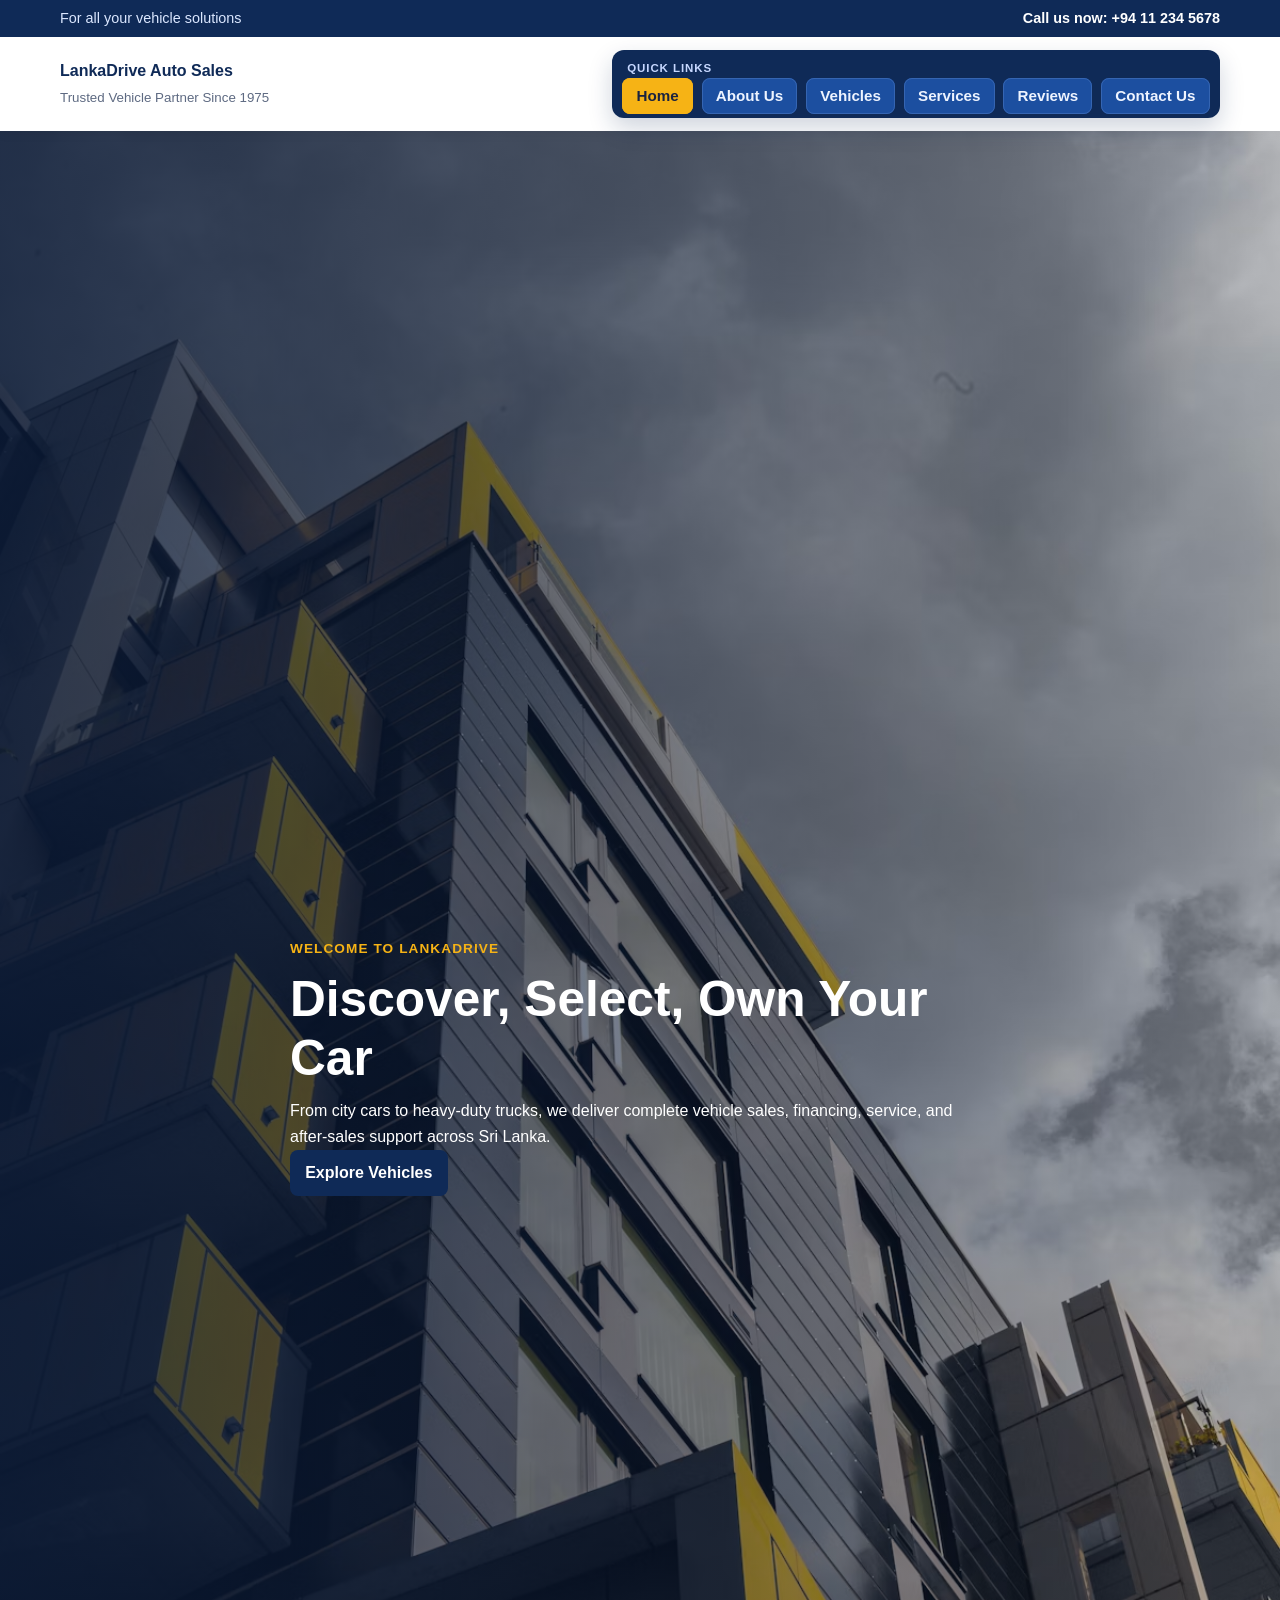
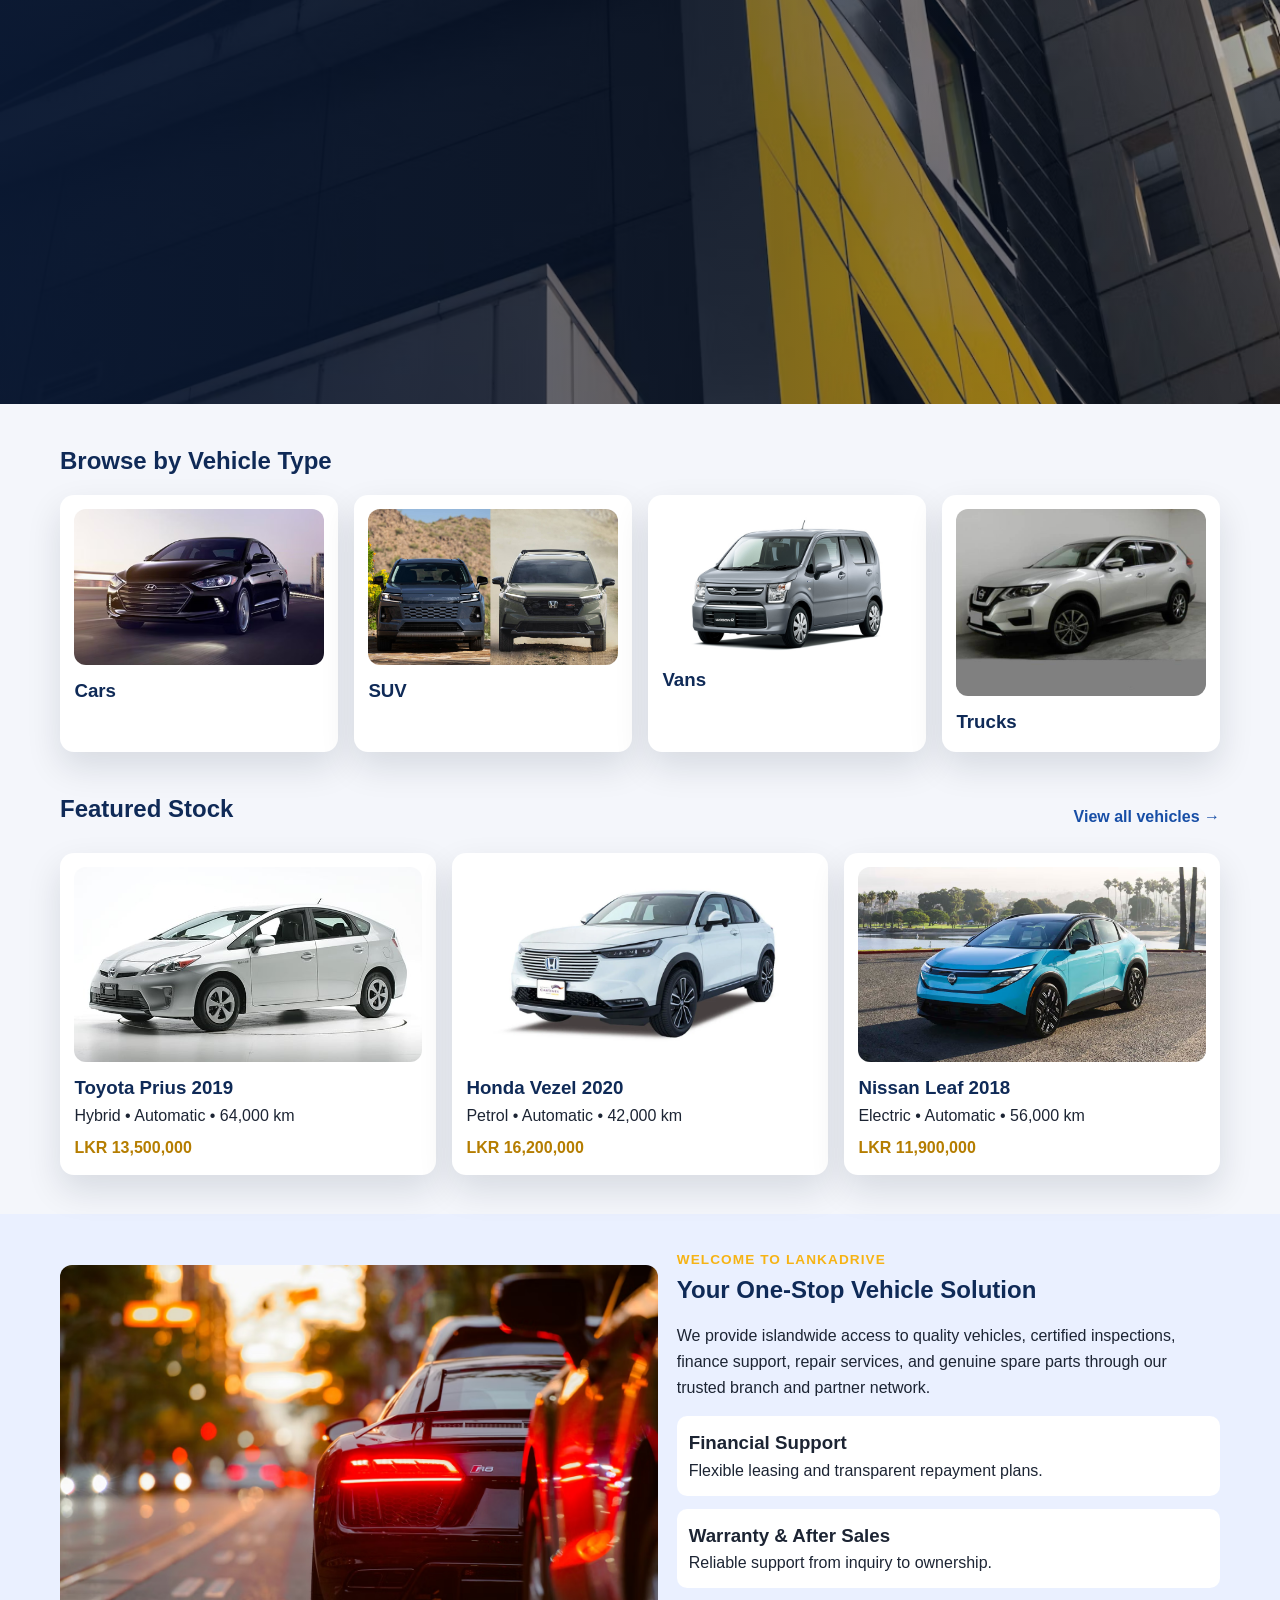
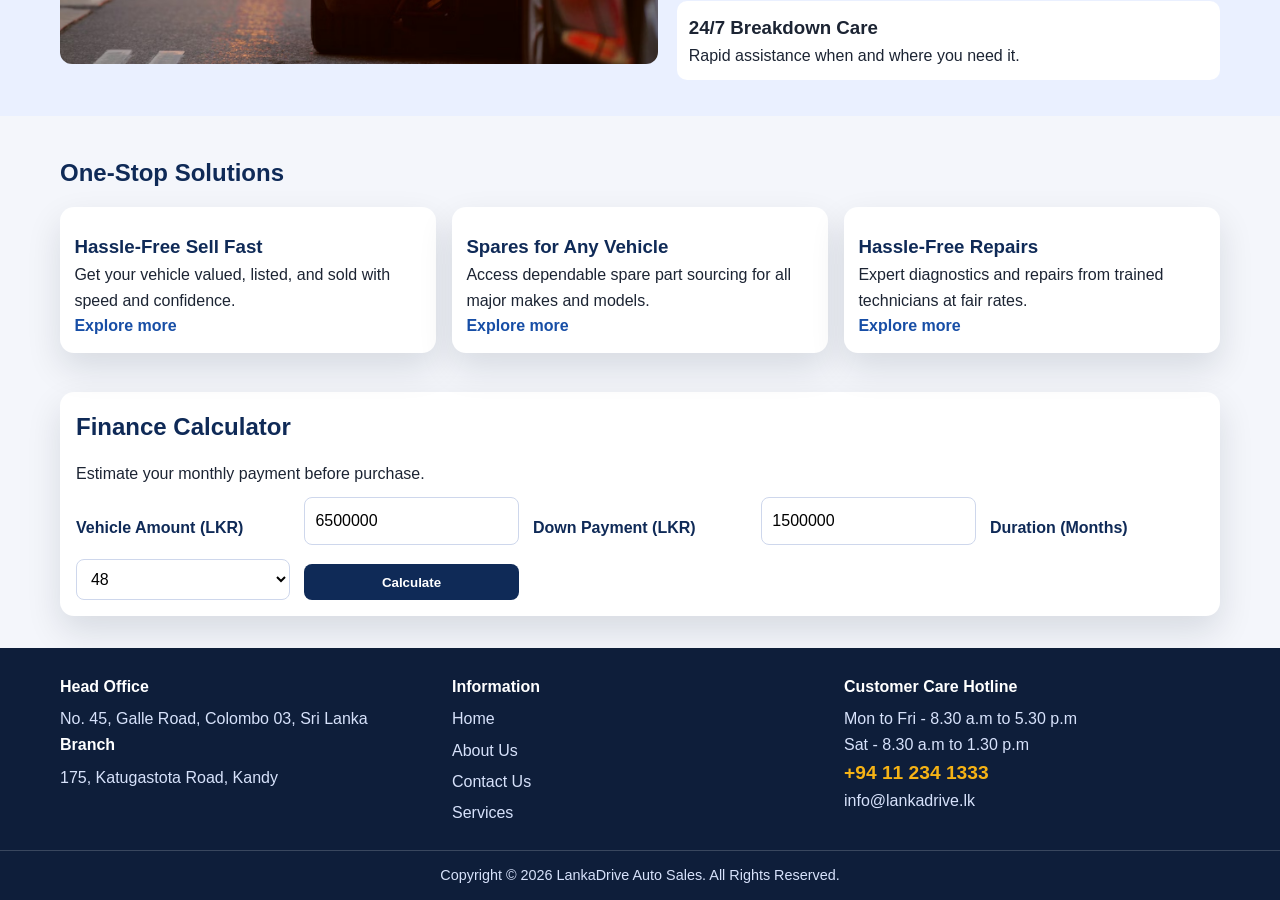
==== commit 05b9ec7f: "Remove logo from homepage header" ====
--- a/index.html
+++ b/index.html
@@ -17,14 +17,14 @@
 
     <div class="container nav-wrap">
       <a class="brand" href="index.html">
-        <div class="logo">LD</div>
         <div>
           <strong>LankaDrive Auto Sales</strong>
           <small>Trusted Vehicle Partner Since 1975</small>
         </div>
       </a>
 
-      <nav>
+      <nav aria-label="Main navigation">
+        <p class="nav-title">Quick Links</p>
         <ul>
           <li><a class="active" href="index.html">Home</a></li>
           <li><a href="pages/about.html">About Us</a></li>
--- a/css/styles.css
+++ b/css/styles.css
@@ -71,7 +71,7 @@
   display: flex;
   justify-content: space-between;
   align-items: center;
-  gap: 1rem;
+  gap: 1.25rem;
   padding: 0.8rem 0;
 }
 
@@ -79,17 +79,7 @@
   display: flex;
   align-items: center;
   gap: 0.8rem;
-}
-
-.logo {
-  width: 44px;
-  height: 44px;
-  border-radius: 50%;
-  display: grid;
-  place-items: center;
-  color: #fff;
-  font-weight: 700;
-  background: linear-gradient(145deg, #113d81, #1e62c4);
+  flex: 1;
 }
 
 .brand strong {
@@ -102,22 +92,45 @@
   color: var(--muted);
 }
 
+nav {
+  margin-left: auto;
+  background: #0f2a57;
+  border-radius: 12px;
+  padding: 0.55rem 0.65rem;
+  box-shadow: 0 10px 24px rgba(15, 42, 87, 0.2);
+}
+
+.nav-title {
+  color: #c7d8ff;
+  font-size: 0.72rem;
+  text-transform: uppercase;
+  letter-spacing: 0.08em;
+  font-weight: 700;
+  margin: 0 0 0.38rem 0.3rem;
+}
+
 nav ul {
   display: flex;
   flex-wrap: wrap;
-  gap: 0.45rem;
+  justify-content: flex-end;
+  gap: 0.55rem;
 }
 
 nav a {
   font-weight: 700;
-  color: var(--primary);
-  padding: 0.45rem 0.75rem;
+  color: #eef4ff;
+  background: #1c4fa0;
+  border: 1px solid #3565b2;
+  padding: 0.52rem 0.82rem;
   border-radius: 8px;
+  font-size: 0.95rem;
 }
 
 nav a:hover,
 nav a.active {
-  background: #e4ecff;
+  background: #f6b315;
+  color: #1a2340;
+  border-color: #f6b315;
 }
 
 .hero {
@@ -331,6 +344,16 @@
     align-items: flex-start;
   }
 
+  nav {
+    width: 100%;
+    margin-left: 0;
+    margin-top: 0.5rem;
+  }
+
+  nav ul {
+    justify-content: flex-start;
+  }
+
   .about-grid {
     grid-template-columns: 1fr;
   }
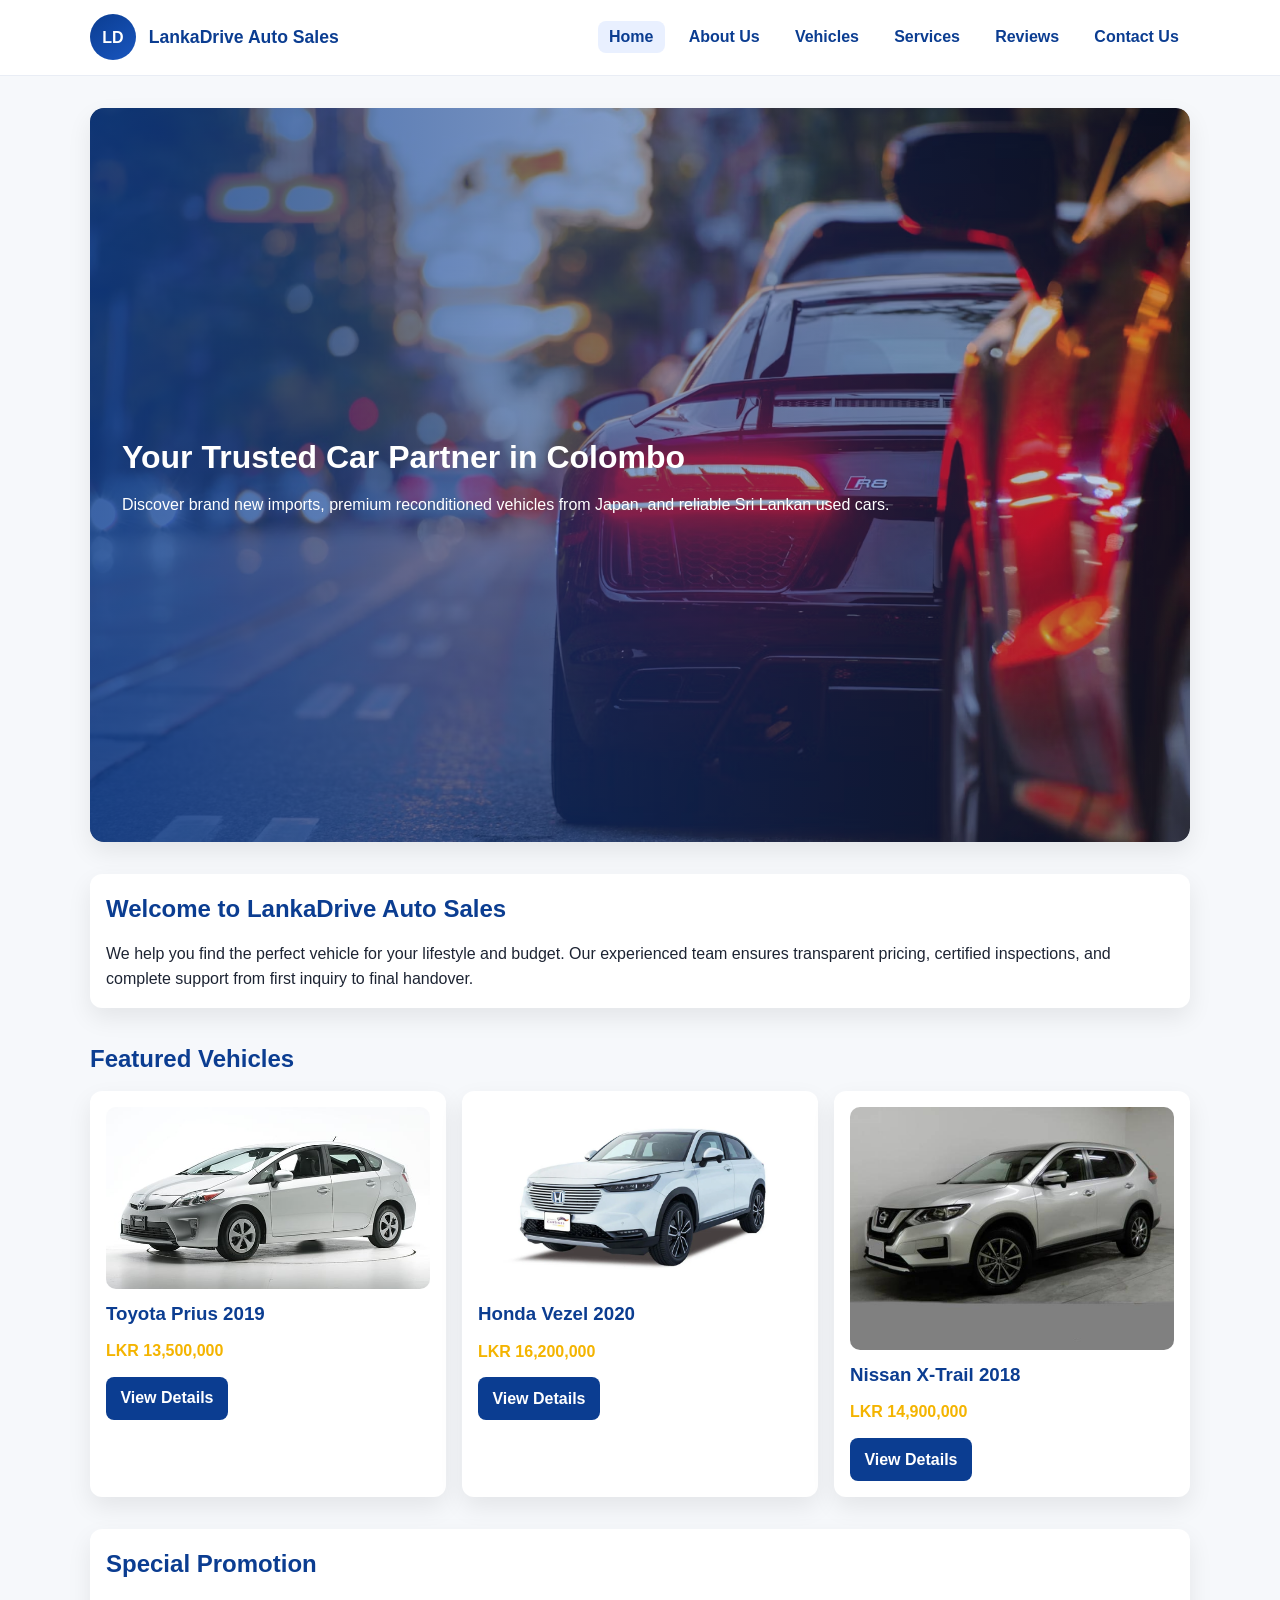
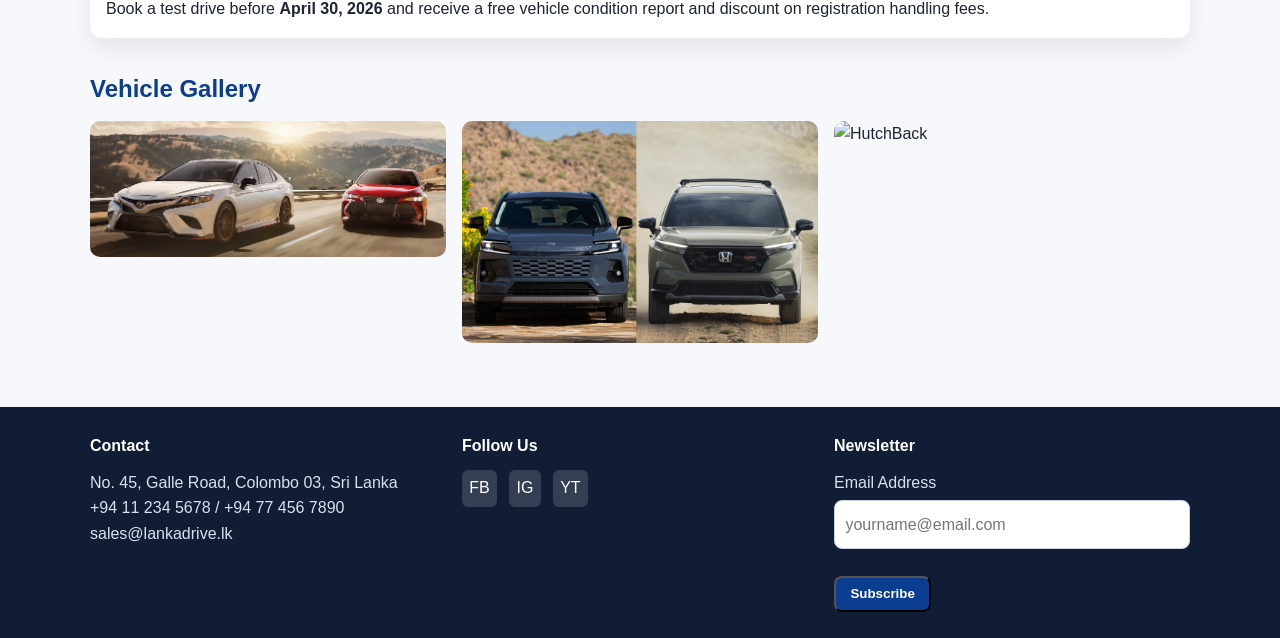
==== commit dc869a2c: "Remove binary image files blocking PR creation" ====
--- a/index.html
+++ b/index.html
@@ -7,24 +7,13 @@
   <link rel="stylesheet" href="css/styles.css">
 </head>
 <body>
-  <header class="site-header">
-    <div class="top-bar">
-      <div class="container top-bar-wrap">
-        <p>For all your vehicle solutions</p>
-        <a href="tel:+94112345678">Call us now: +94 11 234 5678</a>
+  <header>
+    <div class="container header-wrap">
+      <div class="brand">
+        <div class="logo">LD</div>
+        <h1>LankaDrive Auto Sales</h1>
       </div>
-    </div>
-
-    <div class="container nav-wrap">
-      <a class="brand" href="index.html">
-        <div>
-          <strong>LankaDrive Auto Sales</strong>
-          <small>Trusted Vehicle Partner Since 1975</small>
-        </div>
-      </a>
-
-      <nav aria-label="Main navigation">
-        <p class="nav-title">Quick Links</p>
+      <nav>
         <ul>
           <li><a class="active" href="index.html">Home</a></li>
           <li><a href="pages/about.html">About Us</a></li>
@@ -37,141 +26,86 @@
     </div>
   </header>
 
-  <main>
+  <main class="container">
     <section class="hero">
-      <img src="images/company.avif" alt="LankaDrive showroom">
-      <div class="hero-overlay">
-        <div class="container hero-content">
-          <p class="eyebrow">Welcome to LankaDrive</p>
-          <h1>Discover, Select, Own Your Car</h1>
-          <p>From city cars to heavy-duty trucks, we deliver complete vehicle sales, financing, service, and after-sales support across Sri Lanka.</p>
-          <a class="btn" href="pages/vehicles.html">Explore Vehicles</a>
-        </div>
+      <img src="images/image1.avif" alt="LankaDrive featured showroom vehicles">
+
+      
+      <div class="hero-content">
+        <h2>Your Trusted Car Partner in Colombo</h2>
+        <p>Discover brand new imports, premium reconditioned vehicles from Japan, and reliable Sri Lankan used cars.</p>
       </div>
     </section>
 
-    <section class="container section vehicle-types">
-      <h2>Browse by Vehicle Type</h2>
-      <div class="grid grid-4">
-        <article class="type-card"><img src="images/sedan.avif" alt="Cars"><h3>Cars</h3></article>
-        <article class="type-card"><img src="images/SUV.jpg" alt="SUV"><h3>SUV</h3></article>
-        <article class="type-card"><img src="images/wagonR.jpg" alt="Vans"><h3>Vans</h3></article>
-        <article class="type-card"><img src="images/Nissan-X-Trail-2018.jpg" alt="Trucks"><h3>Trucks</h3></article>
-      </div>
+    <section class="section card">
+      <h2>Welcome to LankaDrive Auto Sales</h2>
+      <p>We help you find the perfect vehicle for your lifestyle and budget. Our experienced team ensures transparent pricing, certified inspections, and complete support from first inquiry to final handover.</p>
     </section>
 
-    <section class="container section featured">
-      <div class="section-head">
-        <h2>Featured Stock</h2>
-        <a class="text-link" href="pages/vehicles.html">View all vehicles →</a>
-      </div>
+    <section class="section">
+      <h2>Featured Vehicles</h2>
       <div class="grid grid-3">
         <article class="card">
-          <img src="images/Toyota-Prius.jpeg" alt="Toyota Prius 2019">
+          <img src="images/Toyota-Prius.jpeg" alt="Toyota Prius">
           <h3>Toyota Prius 2019</h3>
-          <p>Hybrid • Automatic • 64,000 km</p>
-          <p class="price">LKR 13,500,000</p>
+          <p class="badge">LKR 13,500,000</p>
+          <a class="btn" href="pages/vehicles.html">View Details</a>
         </article>
         <article class="card">
-          <img src="images/HondaVezzel.webp" alt="Honda Vezel 2020">
+          <img src="images/HondaVezzel.webp" alt="Honda Vezel">
           <h3>Honda Vezel 2020</h3>
-          <p>Petrol • Automatic • 42,000 km</p>
-          <p class="price">LKR 16,200,000</p>
+          <p class="badge">LKR 16,200,000</p>
+          <a class="btn" href="pages/vehicles.html">View Details</a>
         </article>
         <article class="card">
-          <img src="images/Nissan-leaf.avif" alt="Nissan Leaf 2018">
-          <h3>Nissan Leaf 2018</h3>
-          <p>Electric • Automatic • 56,000 km</p>
-          <p class="price">LKR 11,900,000</p>
+          <img src="images/Nissan-X-Trail-2018.jpg" alt="Nissan X-Trail">
+          <h3>Nissan X-Trail 2018</h3>
+          <p class="badge">LKR 14,900,000</p>
+          <a class="btn" href="pages/vehicles.html">View Details</a>
         </article>
       </div>
     </section>
 
-    <section class="about-block section">
-      <div class="container about-grid">
-        <img src="images/image1.avif" alt="Welcome to LankaDrive">
-        <div>
-          <p class="eyebrow">Welcome to LankaDrive</p>
-          <h2>Your One-Stop Vehicle Solution</h2>
-          <p>We provide islandwide access to quality vehicles, certified inspections, finance support, repair services, and genuine spare parts through our trusted branch and partner network.</p>
-          <div class="benefits">
-            <article><h3>Financial Support</h3><p>Flexible leasing and transparent repayment plans.</p></article>
-            <article><h3>Warranty & After Sales</h3><p>Reliable support from inquiry to ownership.</p></article>
-            <article><h3>24/7 Breakdown Care</h3><p>Rapid assistance when and where you need it.</p></article>
-          </div>
-        </div>
-      </div>
+    <section class="section card">
+      <h2>Special Promotion</h2>
+      <p>Book a test drive before <strong>April 30, 2026</strong> and receive a free vehicle condition report and discount on registration handling fees.</p>
     </section>
 
-    <section class="container section">
-      <h2>One-Stop Solutions</h2>
-      <div class="grid grid-3 solution-grid">
-        <article class="solution-card">
-          <h3>Hassle-Free Sell Fast</h3>
-          <p>Get your vehicle valued, listed, and sold with speed and confidence.</p>
-          <a class="text-link" href="pages/services.html">Explore more</a>
-        </article>
-        <article class="solution-card">
-          <h3>Spares for Any Vehicle</h3>
-          <p>Access dependable spare part sourcing for all major makes and models.</p>
-          <a class="text-link" href="pages/services.html">Explore more</a>
-        </article>
-        <article class="solution-card">
-          <h3>Hassle-Free Repairs</h3>
-          <p>Expert diagnostics and repairs from trained technicians at fair rates.</p>
-          <a class="text-link" href="pages/services.html">Explore more</a>
-        </article>
+    <section class="section">
+      <h2>Vehicle Gallery</h2>
+      <div class="grid grid-3">
+        <img src="images/sedanTypes.jpg" alt="Sedan lineup">
+        <img src="images/SUV.jpg" alt="SUV lineup">
+        <img src="images/mira.jpeg" alt="HutchBack">
       </div>
-    </section>
-
-    <section class="container section finance">
-      <h2>Finance Calculator</h2>
-      <p>Estimate your monthly payment before purchase.</p>
-      <form class="finance-form">
-        <label for="vehicle-amount">Vehicle Amount (LKR)</label>
-        <input id="vehicle-amount" type="number" value="6500000" min="1000000" max="50000000">
-
-        <label for="down-payment">Down Payment (LKR)</label>
-        <input id="down-payment" type="number" value="1500000" min="100000" max="10000000">
-
-        <label for="term">Duration (Months)</label>
-        <select id="term">
-          <option>36</option>
-          <option selected>48</option>
-          <option>60</option>
-        </select>
-
-        <button class="btn" type="button">Calculate</button>
-      </form>
     </section>
   </main>
 
   <footer>
     <div class="container footer-wrap">
       <section>
-        <h4>Head Office</h4>
+        <h4>Contact</h4>
         <p>No. 45, Galle Road, Colombo 03, Sri Lanka</p>
-        <h4>Branch</h4>
-        <p>175, Katugastota Road, Kandy</p>
+        <p>+94 11 234 5678 / +94 77 456 7890</p>
+        <p>sales@lankadrive.lk</p>
       </section>
       <section>
-        <h4>Information</h4>
-        <ul>
-          <li><a href="index.html">Home</a></li>
-          <li><a href="pages/about.html">About Us</a></li>
-          <li><a href="pages/contact.html">Contact Us</a></li>
-          <li><a href="pages/services.html">Services</a></li>
-        </ul>
+        <h4>Follow Us</h4>
+        <div class="social">
+          <a href="#" aria-label="Facebook">FB</a>
+          <a href="#" aria-label="Instagram">IG</a>
+          <a href="#" aria-label="YouTube">YT</a>
+        </div>
       </section>
       <section>
-        <h4>Customer Care Hotline</h4>
-        <p>Mon to Fri - 8.30 a.m to 5.30 p.m</p>
-        <p>Sat - 8.30 a.m to 1.30 p.m</p>
-        <p class="hotline">+94 11 234 1333</p>
-        <p>info@lankadrive.lk</p>
+        <h4>Newsletter</h4>
+        <form>
+          <label for="newsletter-home">Email Address</label>
+          <input id="newsletter-home" type="email" placeholder="yourname@email.com">
+          <button class="btn" type="submit">Subscribe</button>
+        </form>
       </section>
     </div>
-    <p class="copyright">Copyright © 2026 LankaDrive Auto Sales. All Rights Reserved.</p>
   </footer>
 </body>
 </html>
--- a/css/styles.css
+++ b/css/styles.css
@@ -1,11 +1,11 @@
 :root {
-  --primary: #0f2a57;
-  --accent: #f6b315;
-  --bg: #f4f6fb;
-  --text: #1c2433;
-  --muted: #5e6a82;
+  --primary: #0b3d91;
+  --secondary: #f4b400;
+  --bg: #f6f8fb;
+  --text: #1d2433;
+  --muted: #697386;
   --white: #ffffff;
-  --shadow: 0 15px 35px rgba(8, 21, 45, 0.12);
+  --card-shadow: 0 10px 25px rgba(0, 0, 0, 0.08);
 }
 
 * {
@@ -16,168 +16,126 @@
 
 body {
   font-family: Arial, Helvetica, sans-serif;
-  line-height: 1.6;
   color: var(--text);
   background: var(--bg);
+  line-height: 1.6;
 }
 
 img {
-  width: 100%;
+  max-width: 100%;
   display: block;
-  border-radius: 12px;
+  border-radius: 10px;
 }
 
 a {
+  text-decoration: none;
   color: inherit;
-  text-decoration: none;
-}
-
-ul {
-  list-style: none;
 }
 
 .container {
-  width: min(1160px, 92%);
+  width: min(1100px, 92%);
   margin: 0 auto;
 }
 
-.site-header {
+header {
+  background: var(--white);
+  border-bottom: 1px solid #e9edf5;
   position: sticky;
   top: 0;
-  z-index: 30;
-  background: var(--white);
-  box-shadow: 0 2px 12px rgba(0, 0, 0, 0.06);
-}
-
-.top-bar {
-  background: var(--primary);
-  color: #dbe7ff;
-  font-size: 0.9rem;
-}
-
-.top-bar-wrap {
-  display: flex;
-  justify-content: space-between;
-  gap: 1rem;
-  padding: 0.45rem 0;
-}
-
-.top-bar a {
-  color: #fff;
-  font-weight: 700;
-}
-
-.nav-wrap {
+  z-index: 20;
+}
+
+.header-wrap {
   display: flex;
   justify-content: space-between;
   align-items: center;
-  gap: 1.25rem;
-  padding: 0.8rem 0;
+  gap: 1rem;
+  padding: 0.9rem 0;
 }
 
 .brand {
   display: flex;
   align-items: center;
   gap: 0.8rem;
-  flex: 1;
-}
-
-.brand strong {
+}
+
+.logo {
+  width: 46px;
+  height: 46px;
+  border-radius: 50%;
+  display: grid;
+  place-items: center;
+  color: var(--white);
+  background: linear-gradient(145deg, var(--primary), #1956bf);
+  font-weight: bold;
+}
+
+.brand h1 {
+  font-size: 1.1rem;
   color: var(--primary);
-  display: block;
-}
-
-.brand small,
-small {
-  color: var(--muted);
-}
-
-nav {
-  margin-left: auto;
-  background: #0f2a57;
-  border-radius: 12px;
-  padding: 0.55rem 0.65rem;
-  box-shadow: 0 10px 24px rgba(15, 42, 87, 0.2);
-}
-
-.nav-title {
-  color: #c7d8ff;
-  font-size: 0.72rem;
-  text-transform: uppercase;
-  letter-spacing: 0.08em;
-  font-weight: 700;
-  margin: 0 0 0.38rem 0.3rem;
 }
 
 nav ul {
   display: flex;
+  list-style: none;
+  gap: 0.8rem;
   flex-wrap: wrap;
-  justify-content: flex-end;
-  gap: 0.55rem;
 }
 
 nav a {
-  font-weight: 700;
-  color: #eef4ff;
-  background: #1c4fa0;
-  border: 1px solid #3565b2;
-  padding: 0.52rem 0.82rem;
+  padding: 0.45rem 0.7rem;
   border-radius: 8px;
-  font-size: 0.95rem;
+  font-weight: 600;
+  color: var(--primary);
 }
 
 nav a:hover,
 nav a.active {
-  background: #f6b315;
-  color: #1a2340;
-  border-color: #f6b315;
+  background: #e9f0ff;
+}
+
+main {
+  padding: 2rem 0;
 }
 
 .hero {
   position: relative;
-  min-height: 64vh;
+  overflow: hidden;
+  border-radius: 14px;
+  box-shadow: var(--card-shadow);
 }
 
 .hero img {
-  min-height: 64vh;
+  width: 100%;
+  min-height: 320px;
   object-fit: cover;
-  border-radius: 0;
-}
-
-.hero-overlay {
+  border-radius: 14px;
+}
+
+.hero-content {
   position: absolute;
   inset: 0;
-  background: linear-gradient(to right, rgba(11, 27, 56, 0.86), rgba(11, 27, 56, 0.25));
-  display: grid;
-  place-items: center start;
-}
-
-.hero-content {
-  color: #fff;
-  max-width: 700px;
-}
-
-.eyebrow {
-  text-transform: uppercase;
-  letter-spacing: 0.08em;
-  font-size: 0.85rem;
-  font-weight: 700;
-  color: var(--accent);
-}
-
-.hero h1 {
-  font-size: clamp(2rem, 4.2vw, 3.1rem);
-  margin: 0.6rem 0;
-  line-height: 1.2;
+  background: linear-gradient(to right, rgba(11, 61, 145, 0.8), rgba(11, 61, 145, 0.2));
+  color: var(--white);
+  display: flex;
+  flex-direction: column;
+  justify-content: center;
+  padding: 2rem;
+}
+
+.hero-content h2 {
+  font-size: 2rem;
+  margin-bottom: 0.6rem;
 }
 
 .section {
-  margin-top: 2.4rem;
-}
-
-h2 {
+  margin-top: 2rem;
+}
+
+.section h2,
+.section h3 {
   color: var(--primary);
-  margin-bottom: 0.9rem;
+  margin-bottom: 0.8rem;
 }
 
 .grid {
@@ -186,180 +144,119 @@
 }
 
 .grid-3 {
+  grid-template-columns: repeat(auto-fit, minmax(220px, 1fr));
+}
+
+.grid-2 {
+  grid-template-columns: repeat(auto-fit, minmax(280px, 1fr));
+}
+
+.card {
+  background: var(--white);
+  border-radius: 12px;
+  padding: 1rem;
+  box-shadow: var(--card-shadow);
+}
+
+.card h3 {
+  margin: 0.6rem 0;
+}
+
+.badge {
+  color: var(--secondary);
+  font-weight: 700;
+}
+
+.btn {
+  display: inline-block;
+  margin-top: 0.8rem;
+  background: var(--primary);
+  color: var(--white);
+  padding: 0.55rem 0.9rem;
+  border-radius: 8px;
+  font-weight: 600;
+}
+
+.btn:hover {
+  background: #072e72;
+}
+
+.list {
+  margin-left: 1rem;
+}
+
+.list li {
+  margin-bottom: 0.5rem;
+}
+
+.stars {
+  color: #f5a623;
+  font-size: 1.1rem;
+}
+
+footer {
+  margin-top: 2rem;
+  background: #111d35;
+  color: #d9e0f0;
+}
+
+.footer-wrap {
+  padding: 1.6rem 0;
+  display: grid;
   grid-template-columns: repeat(auto-fit, minmax(230px, 1fr));
-}
-
-.grid-4 {
-  grid-template-columns: repeat(auto-fit, minmax(180px, 1fr));
-}
-
-.type-card,
-.card,
-.solution-card {
-  background: var(--white);
-  border-radius: 14px;
-  padding: 0.9rem;
-  box-shadow: var(--shadow);
-}
-
-.type-card h3,
-.card h3,
-.solution-card h3 {
-  margin-top: 0.7rem;
-  color: var(--primary);
-}
-
-.price {
-  color: #b57d00;
-  font-weight: 800;
-  margin-top: 0.4rem;
-}
-
-.section-head {
-  display: flex;
-  justify-content: space-between;
-  align-items: center;
   gap: 1rem;
-  margin-bottom: 0.6rem;
-}
-
-.text-link {
-  color: #174ea6;
-  font-weight: 700;
-}
-
-.about-block {
-  padding: 2.2rem 0;
-  background: #eaf0ff;
-}
-
-.about-grid {
-  display: grid;
-  grid-template-columns: 1.1fr 1fr;
-  gap: 1.2rem;
-  align-items: center;
-}
-
-.benefits {
-  margin-top: 1rem;
-  display: grid;
-  gap: 0.8rem;
-}
-
-.benefits article {
-  background: #fff;
-  border-radius: 10px;
-  padding: 0.75rem;
-}
-
-.finance {
-  background: #fff;
-  border-radius: 14px;
-  box-shadow: var(--shadow);
-  padding: 1rem;
-  margin-bottom: 2rem;
-}
-
-.finance-form {
-  display: grid;
-  grid-template-columns: repeat(auto-fit, minmax(180px, 1fr));
-  gap: 0.9rem;
-  margin-top: 0.7rem;
-  align-items: end;
-}
-
-label {
-  display: block;
-  font-weight: 700;
-  color: var(--primary);
-  margin-bottom: 0.25rem;
+}
+
+footer h4 {
+  color: #fff;
+  margin-bottom: 0.7rem;
+}
+
+.social a {
+  display: inline-block;
+  margin-right: 0.5rem;
+  color: #fff;
+  background: rgba(255, 255, 255, 0.15);
+  padding: 0.35rem 0.45rem;
+  border-radius: 6px;
 }
 
 input,
 select,
 textarea {
   width: 100%;
-  border: 1px solid #ced7ec;
+  padding: 0.65rem;
+  margin-top: 0.3rem;
+  margin-bottom: 0.9rem;
+  border: 1px solid #c9d2e7;
   border-radius: 8px;
-  padding: 0.62rem;
   font: inherit;
-  background: #fff;
-}
-
-.btn {
-  border: 0;
-  border-radius: 8px;
-  background: var(--primary);
-  color: #fff;
-  font-weight: 700;
-  padding: 0.65rem 0.95rem;
-  cursor: pointer;
-  display: inline-block;
-}
-
-.btn:hover {
-  background: #091f45;
-}
-
-footer {
-  background: #0e1e3a;
-  color: #d7e2fb;
-  padding-top: 1.6rem;
-}
-
-.footer-wrap {
-  display: grid;
-  grid-template-columns: repeat(auto-fit, minmax(220px, 1fr));
-  gap: 1rem;
-}
-
-footer h4 {
-  color: #fff;
-  margin-bottom: 0.45rem;
-}
-
-footer li {
-  margin-bottom: 0.35rem;
-}
-
-.hotline {
-  color: var(--accent);
-  font-size: 1.2rem;
-  font-weight: 800;
-}
-
-.copyright {
-  border-top: 1px solid rgba(255, 255, 255, 0.18);
-  text-align: center;
-  padding: 0.8rem;
-  margin-top: 1.2rem;
-  font-size: 0.9rem;
-}
-
-@media (max-width: 850px) {
-  .nav-wrap,
-  .top-bar-wrap,
-  .section-head {
+}
+
+.inline {
+  display: flex;
+  align-items: center;
+  gap: 0.4rem;
+  margin-bottom: 0.7rem;
+}
+
+.inline input[type="radio"],
+.inline input[type="checkbox"] {
+  width: auto;
+  margin: 0;
+}
+
+small {
+  color: var(--muted);
+}
+
+@media (max-width: 768px) {
+  .header-wrap {
     flex-direction: column;
     align-items: flex-start;
   }
 
-  nav {
-    width: 100%;
-    margin-left: 0;
-    margin-top: 0.5rem;
+  .hero-content h2 {
+    font-size: 1.5rem;
   }
-
-  nav ul {
-    justify-content: flex-start;
-  }
-
-  .about-grid {
-    grid-template-columns: 1fr;
-  }
-
-  .hero,
-  .hero img {
-    min-height: 55vh;
-  }
-}
+}
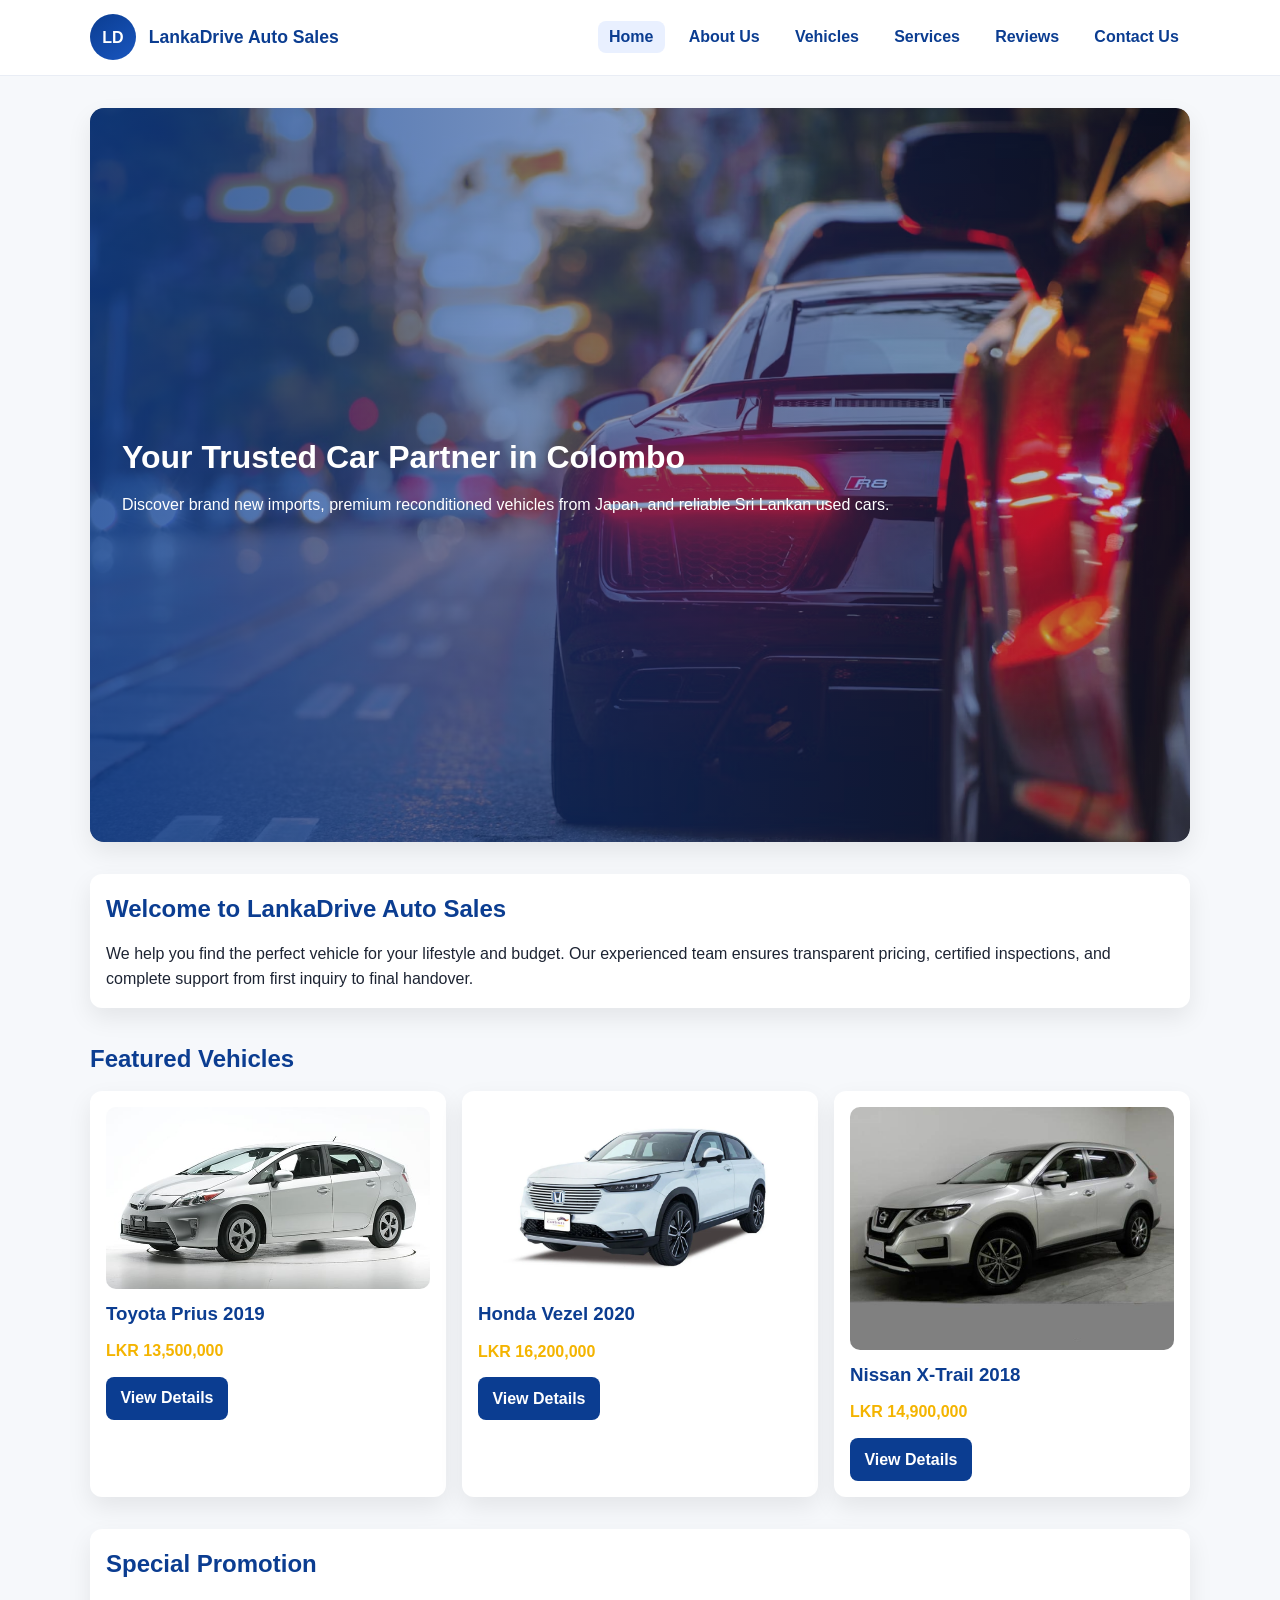
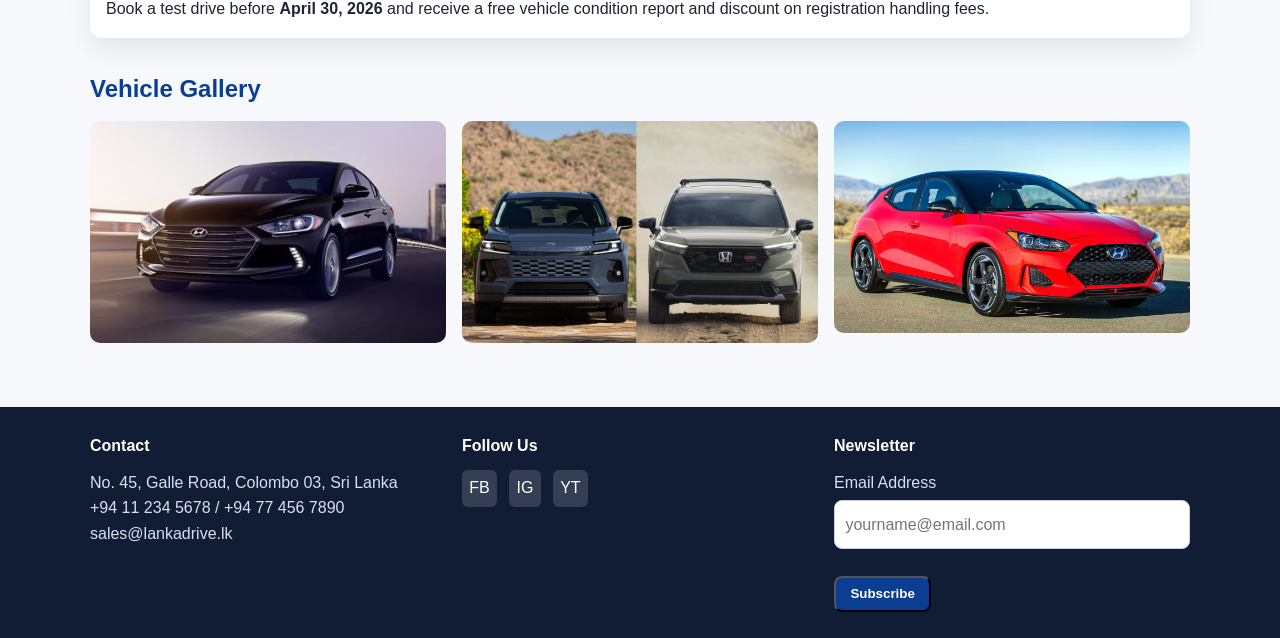
==== commit d0192646: "index" ====
--- a/index.html
+++ b/index.html
@@ -74,9 +74,9 @@
     <section class="section">
       <h2>Vehicle Gallery</h2>
       <div class="grid grid-3">
-        <img src="images/sedanTypes.jpg" alt="Sedan lineup">
+        <img src="images/sedan.avif" alt="Sedan lineup">
         <img src="images/SUV.jpg" alt="SUV lineup">
-        <img src="images/mira.jpeg" alt="HutchBack">
+        <img src="images/hutchback.avif" alt="HutchBack">
       </div>
     </section>
   </main>
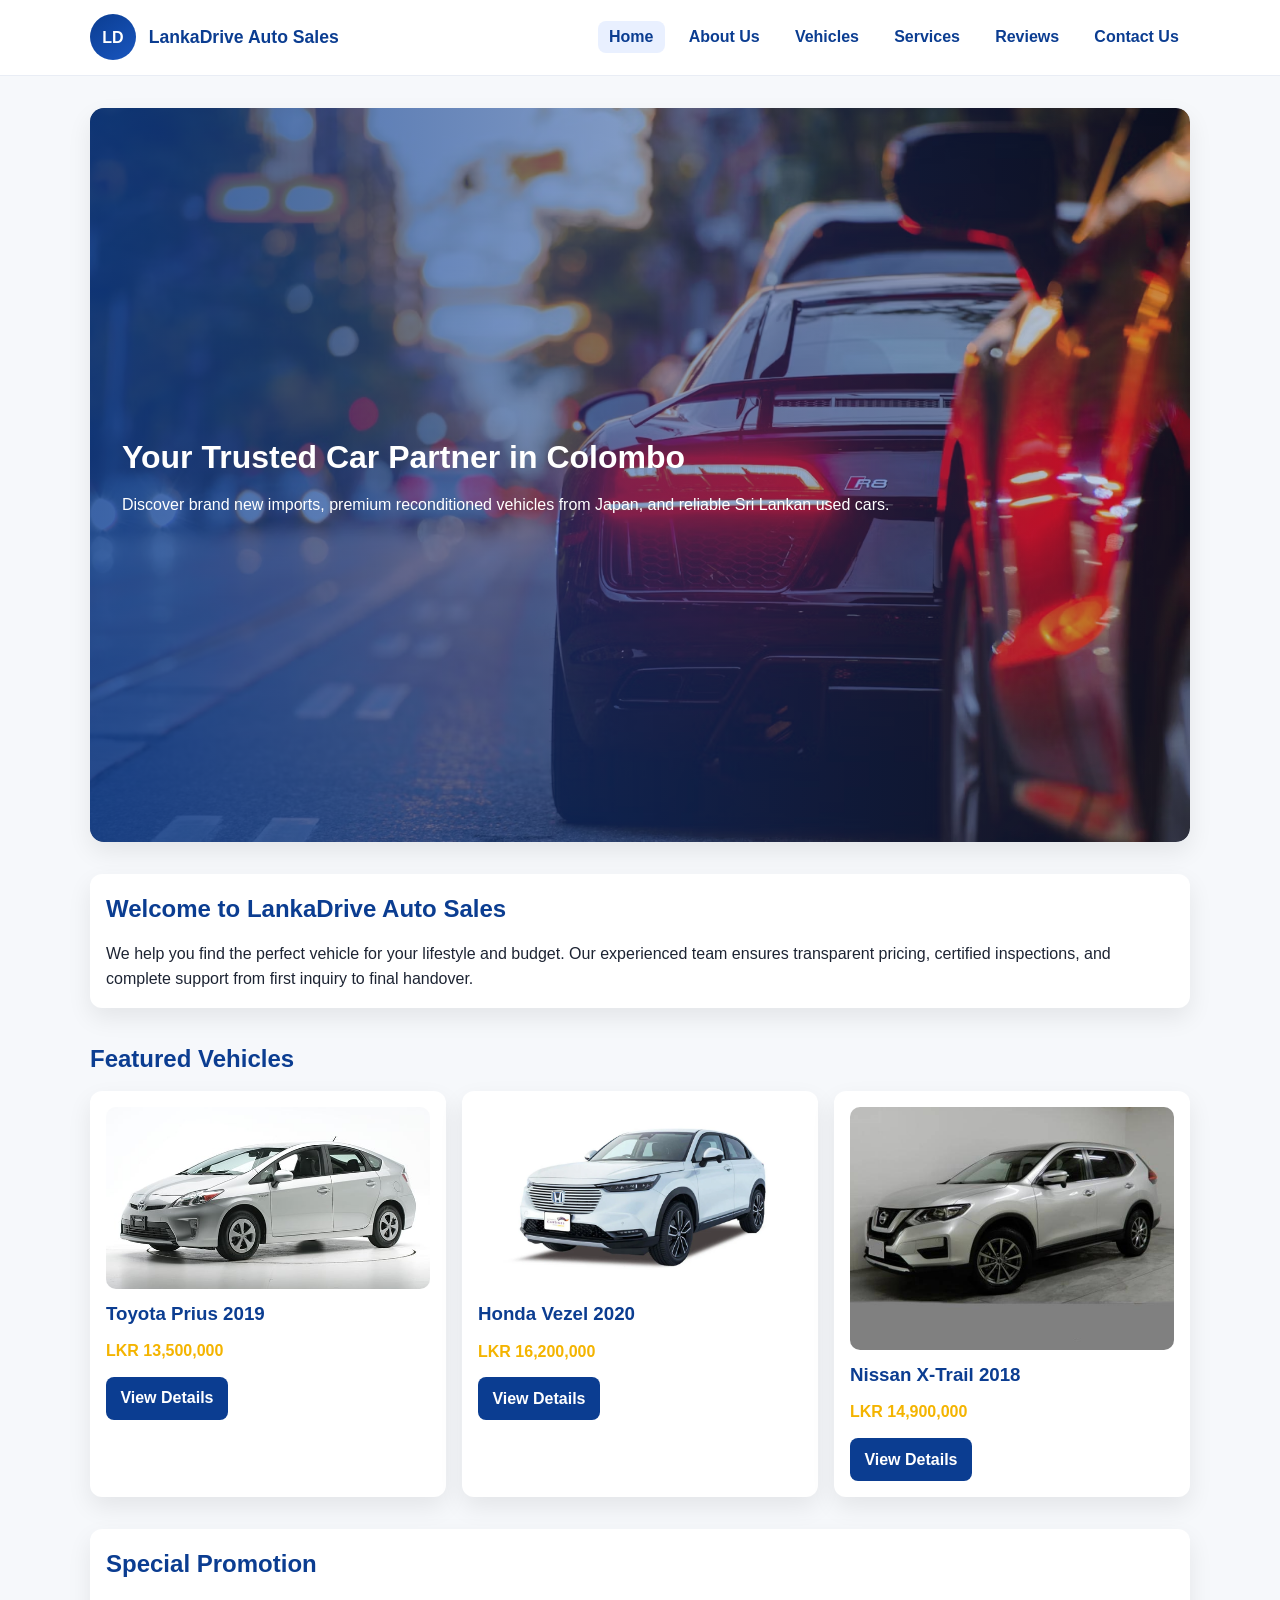
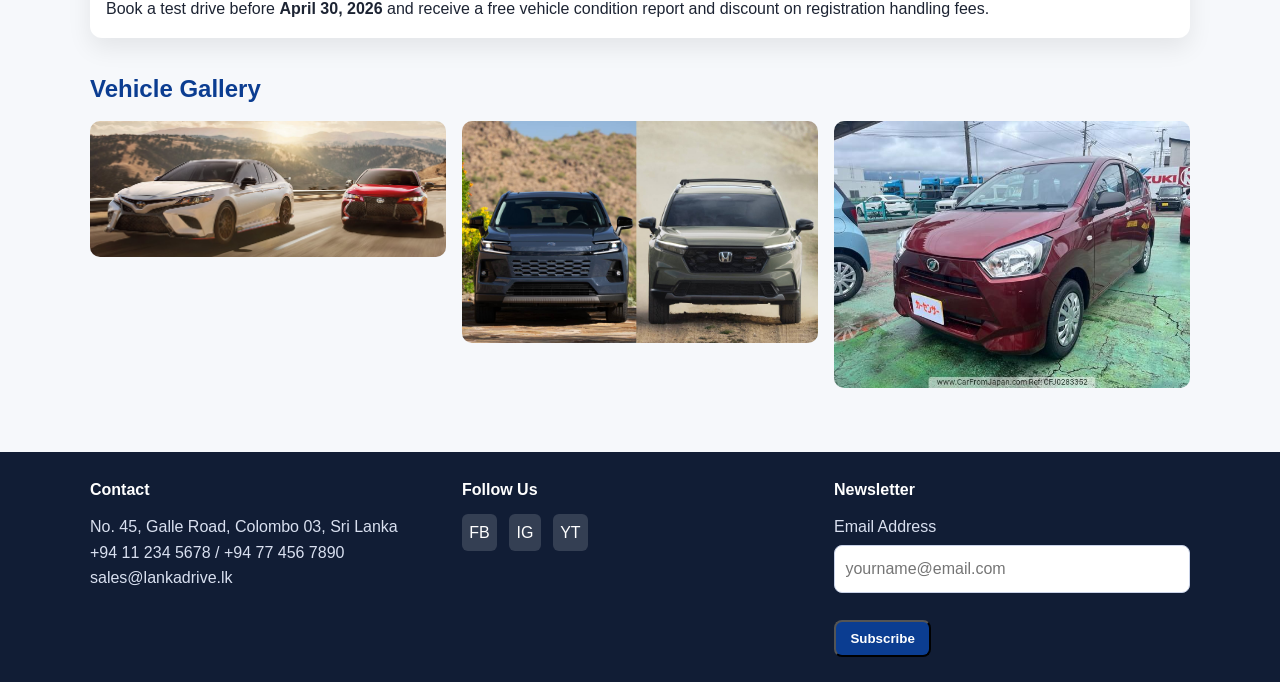
==== commit d7f66570: "Create vehicle details page with per-vehicle info and inquiry form" ====
--- a/index.html
+++ b/index.html
@@ -74,9 +74,9 @@
     <section class="section">
       <h2>Vehicle Gallery</h2>
       <div class="grid grid-3">
-        <img src="images/sedan.avif" alt="Sedan lineup">
+        <img src="images/sedanTypes.jpg" alt="Sedan lineup">
         <img src="images/SUV.jpg" alt="SUV lineup">
-        <img src="images/hutchback.avif" alt="HutchBack">
+        <img src="images/mira.jpeg" alt="HutchBack">
       </div>
     </section>
   </main>
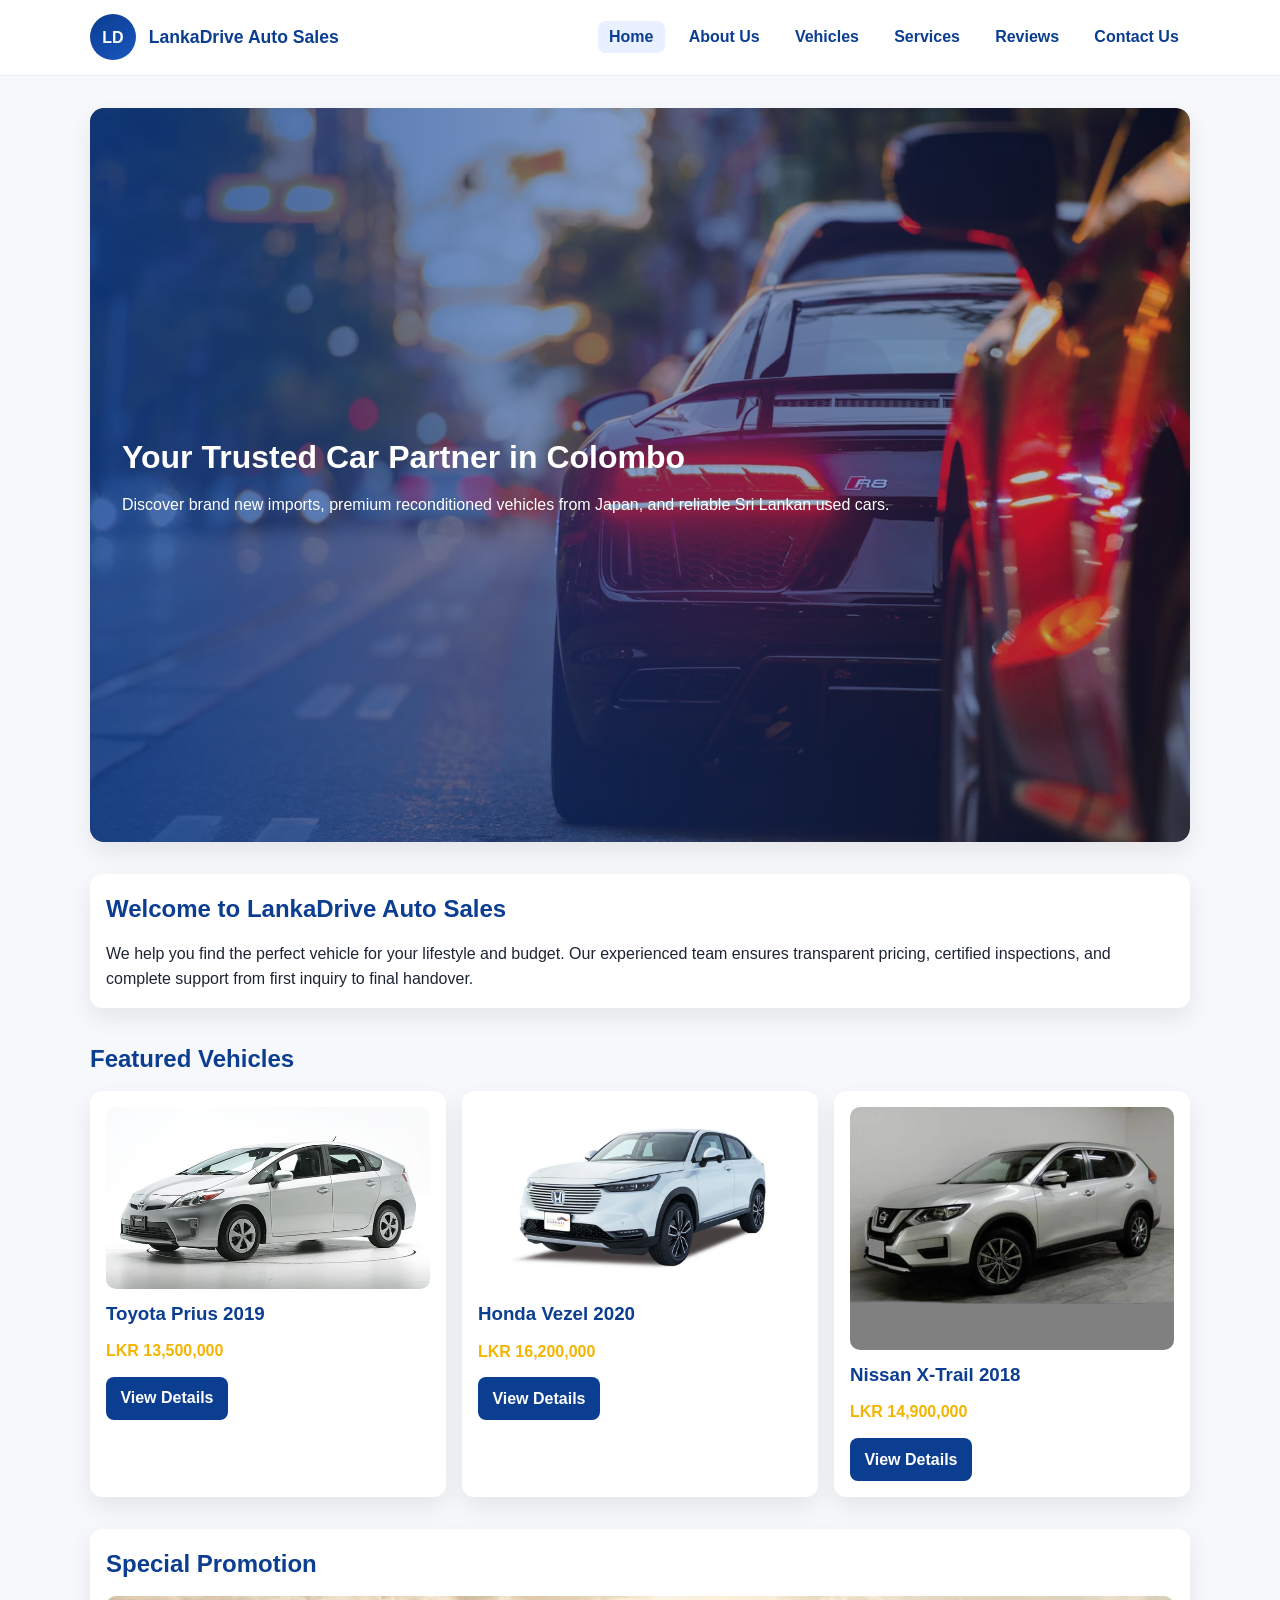
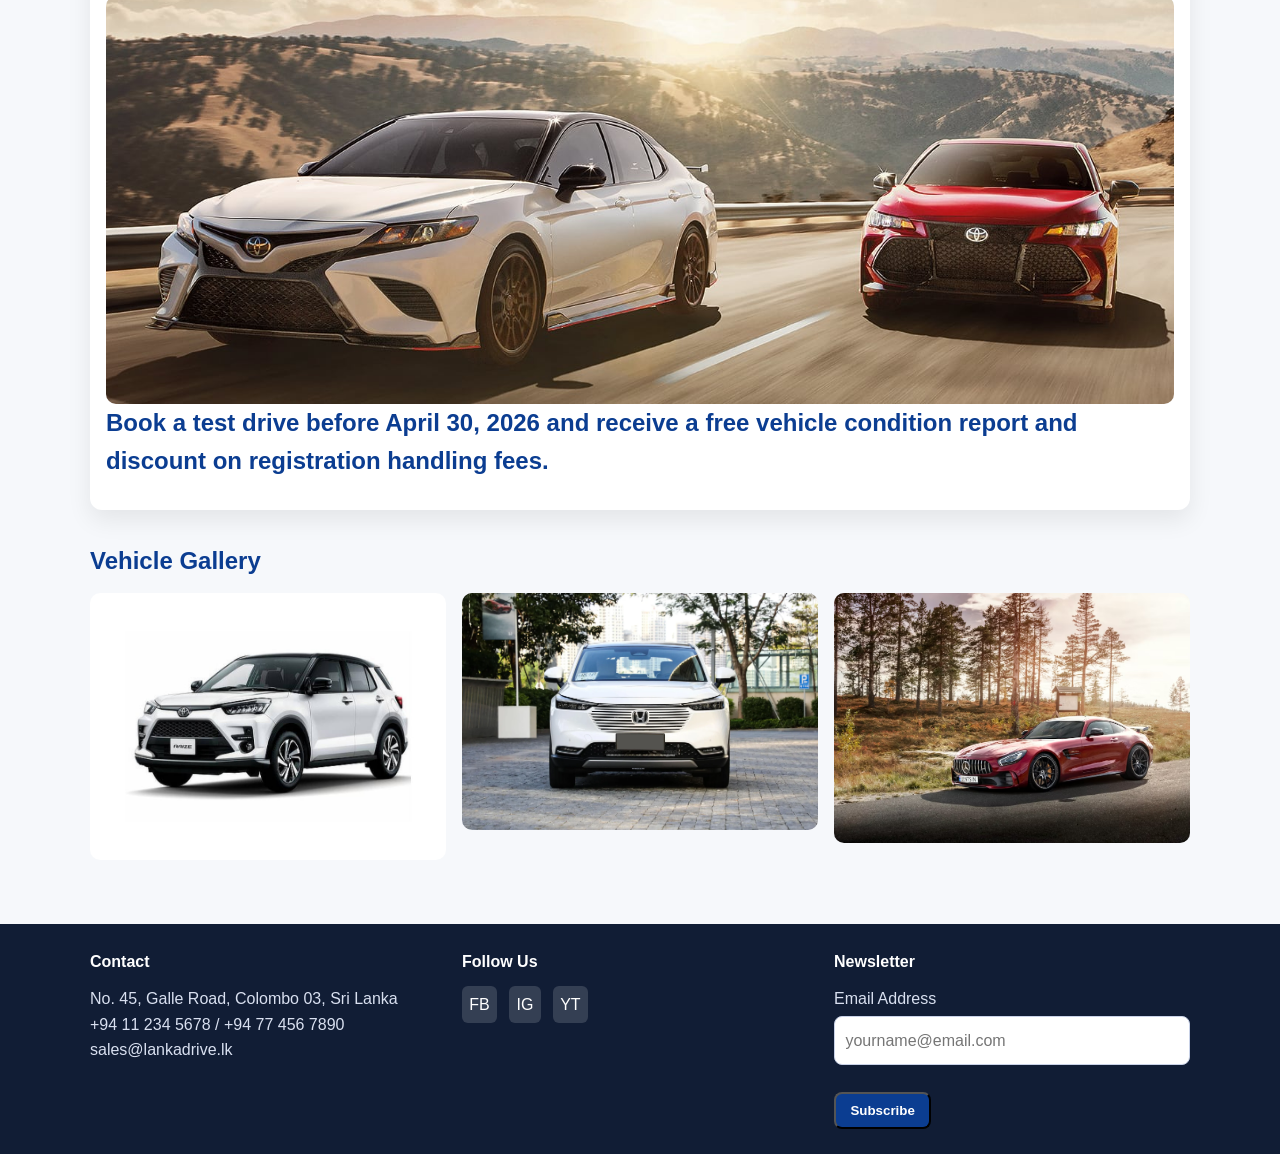
==== commit fa07422c: "imaGES" ====
--- a/index.html
+++ b/index.html
@@ -68,15 +68,16 @@
 
     <section class="section card">
       <h2>Special Promotion</h2>
-      <p>Book a test drive before <strong>April 30, 2026</strong> and receive a free vehicle condition report and discount on registration handling fees.</p>
+      <img src="images/sedanTypes.jpg" alt="Nissan X-Trail">
+      <h2>Book a test drive before <strong>April 30, 2026</strong> and receive a free vehicle condition report and discount on registration handling fees.</h2>
     </section>
 
     <section class="section">
       <h2>Vehicle Gallery</h2>
       <div class="grid grid-3">
-        <img src="images/sedanTypes.jpg" alt="Sedan lineup">
-        <img src="images/SUV.jpg" alt="SUV lineup">
-        <img src="images/mira.jpeg" alt="HutchBack">
+        <img src="images/raize.jpg" alt="Sedan lineup">
+        <img src="images/Honda-Vezel-25.webp" alt="SUV lineup">
+        <img src="images/Benz.avif" alt="HutchBack">
       </div>
     </section>
   </main>
